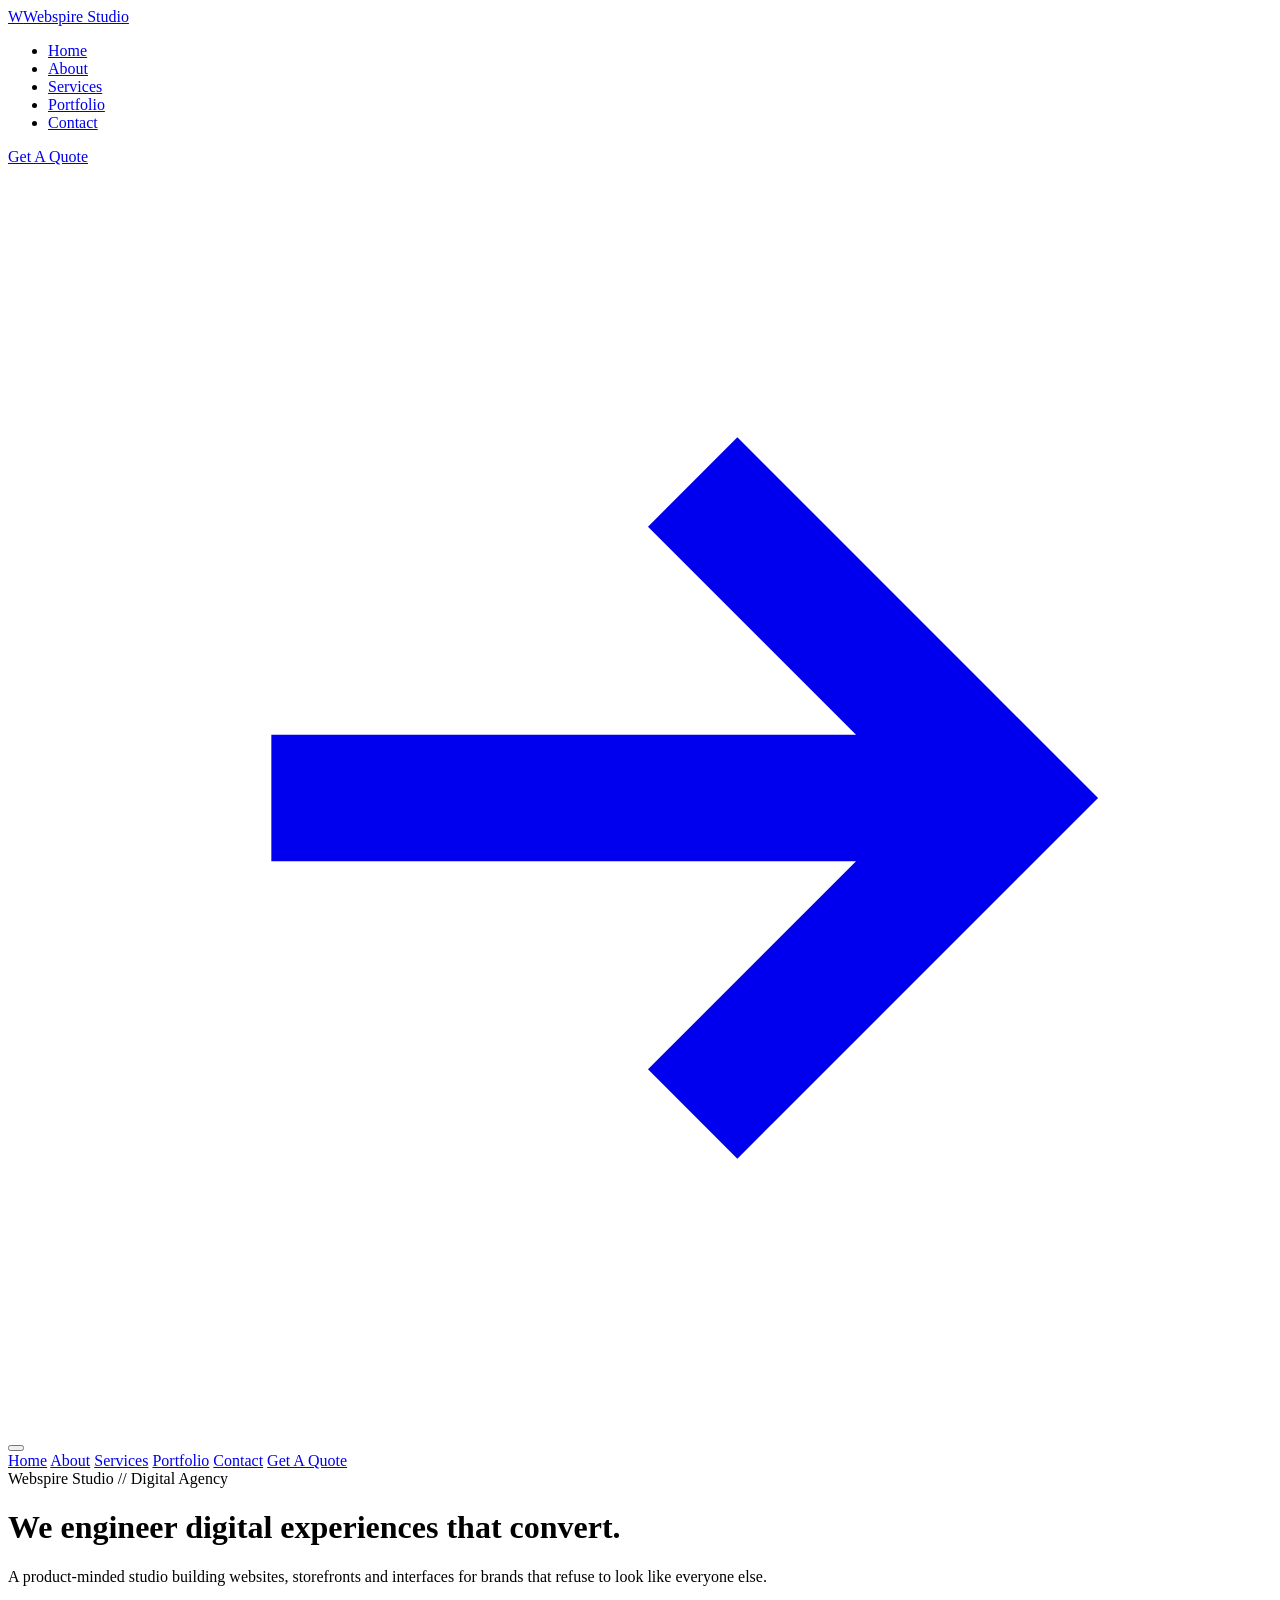
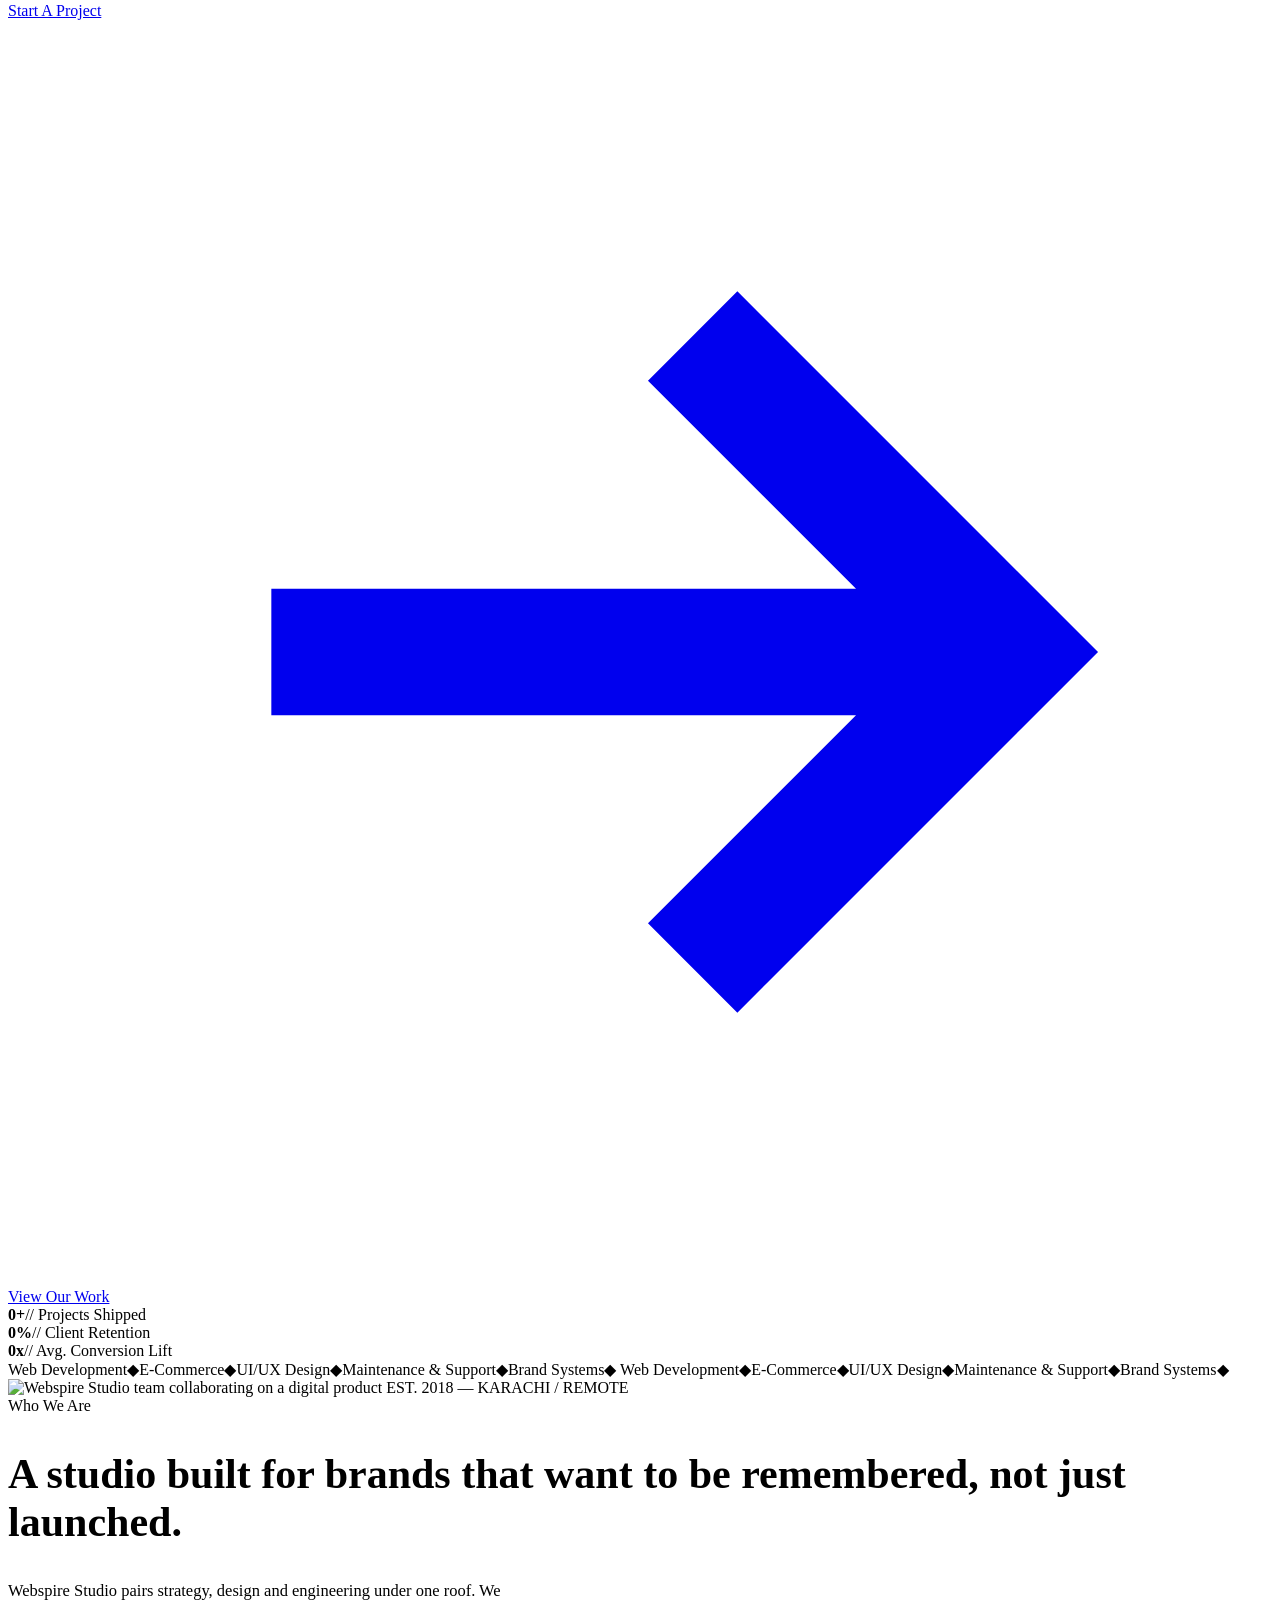
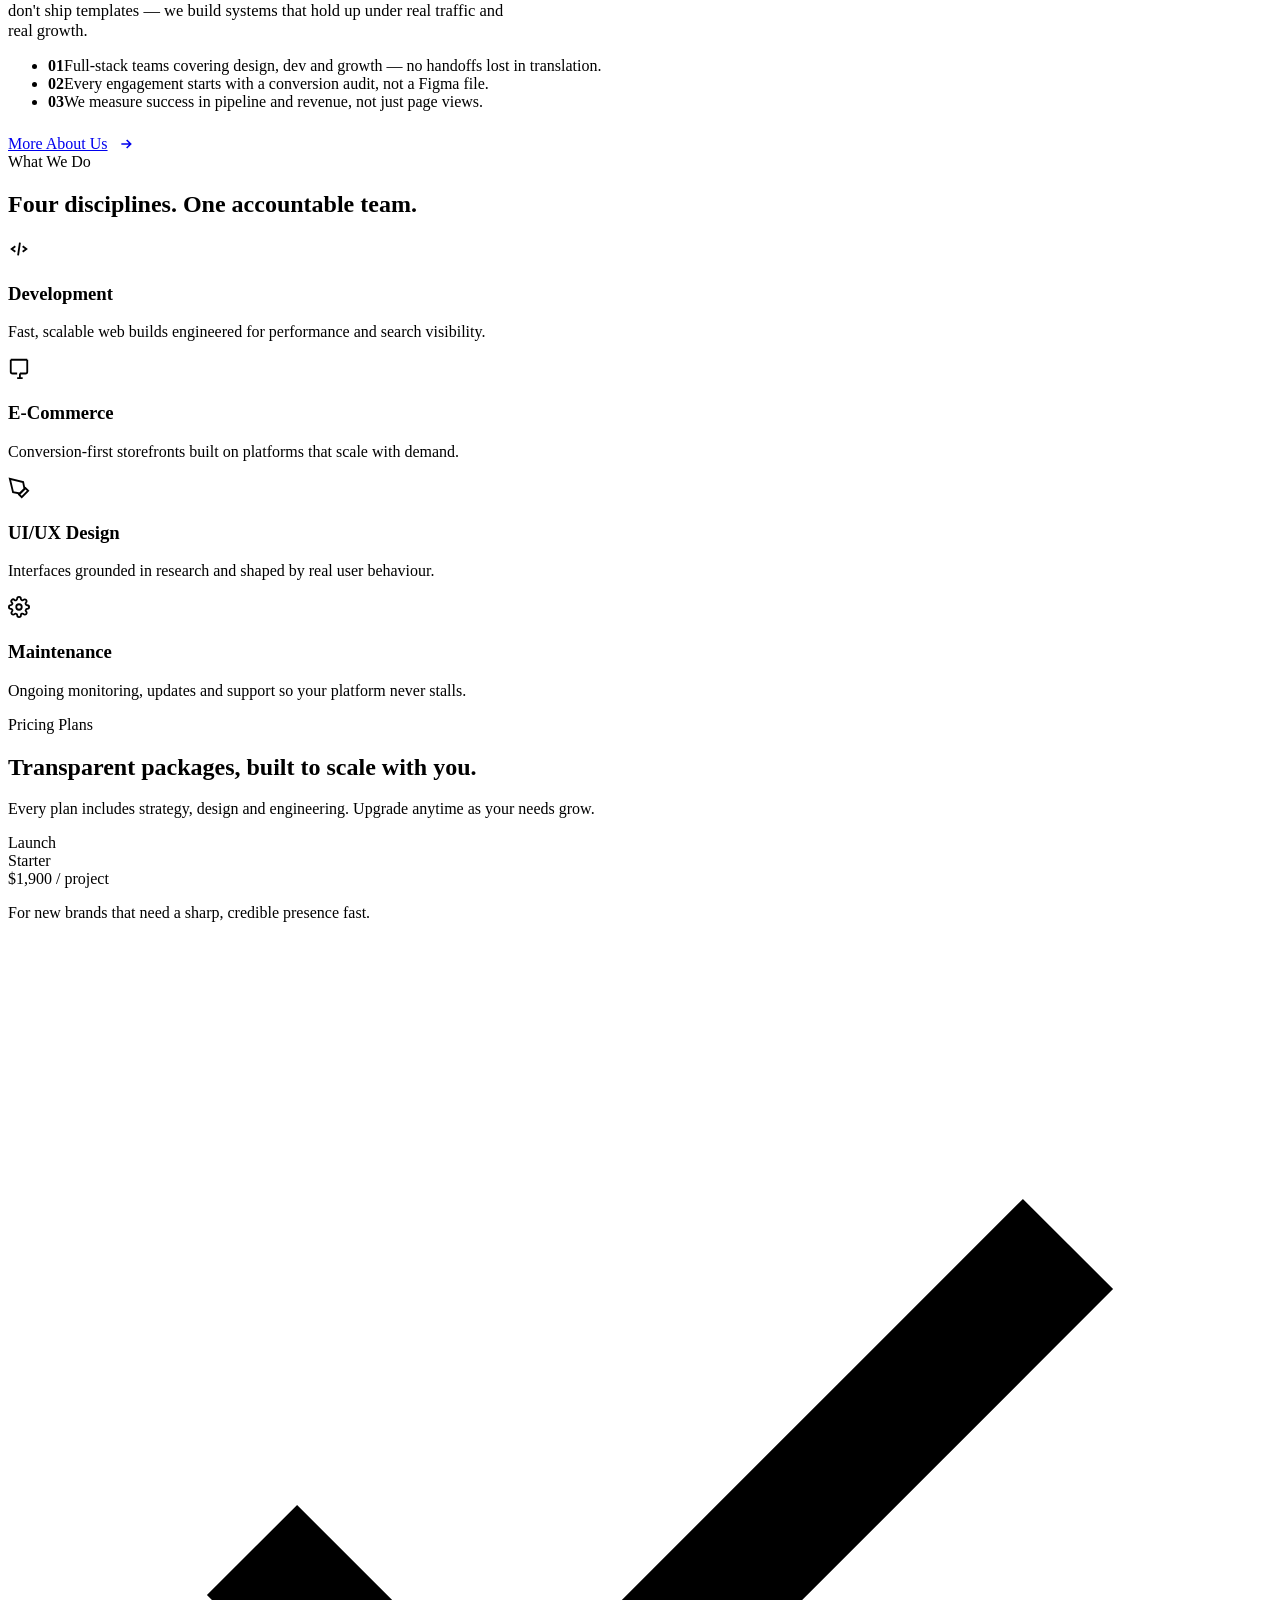
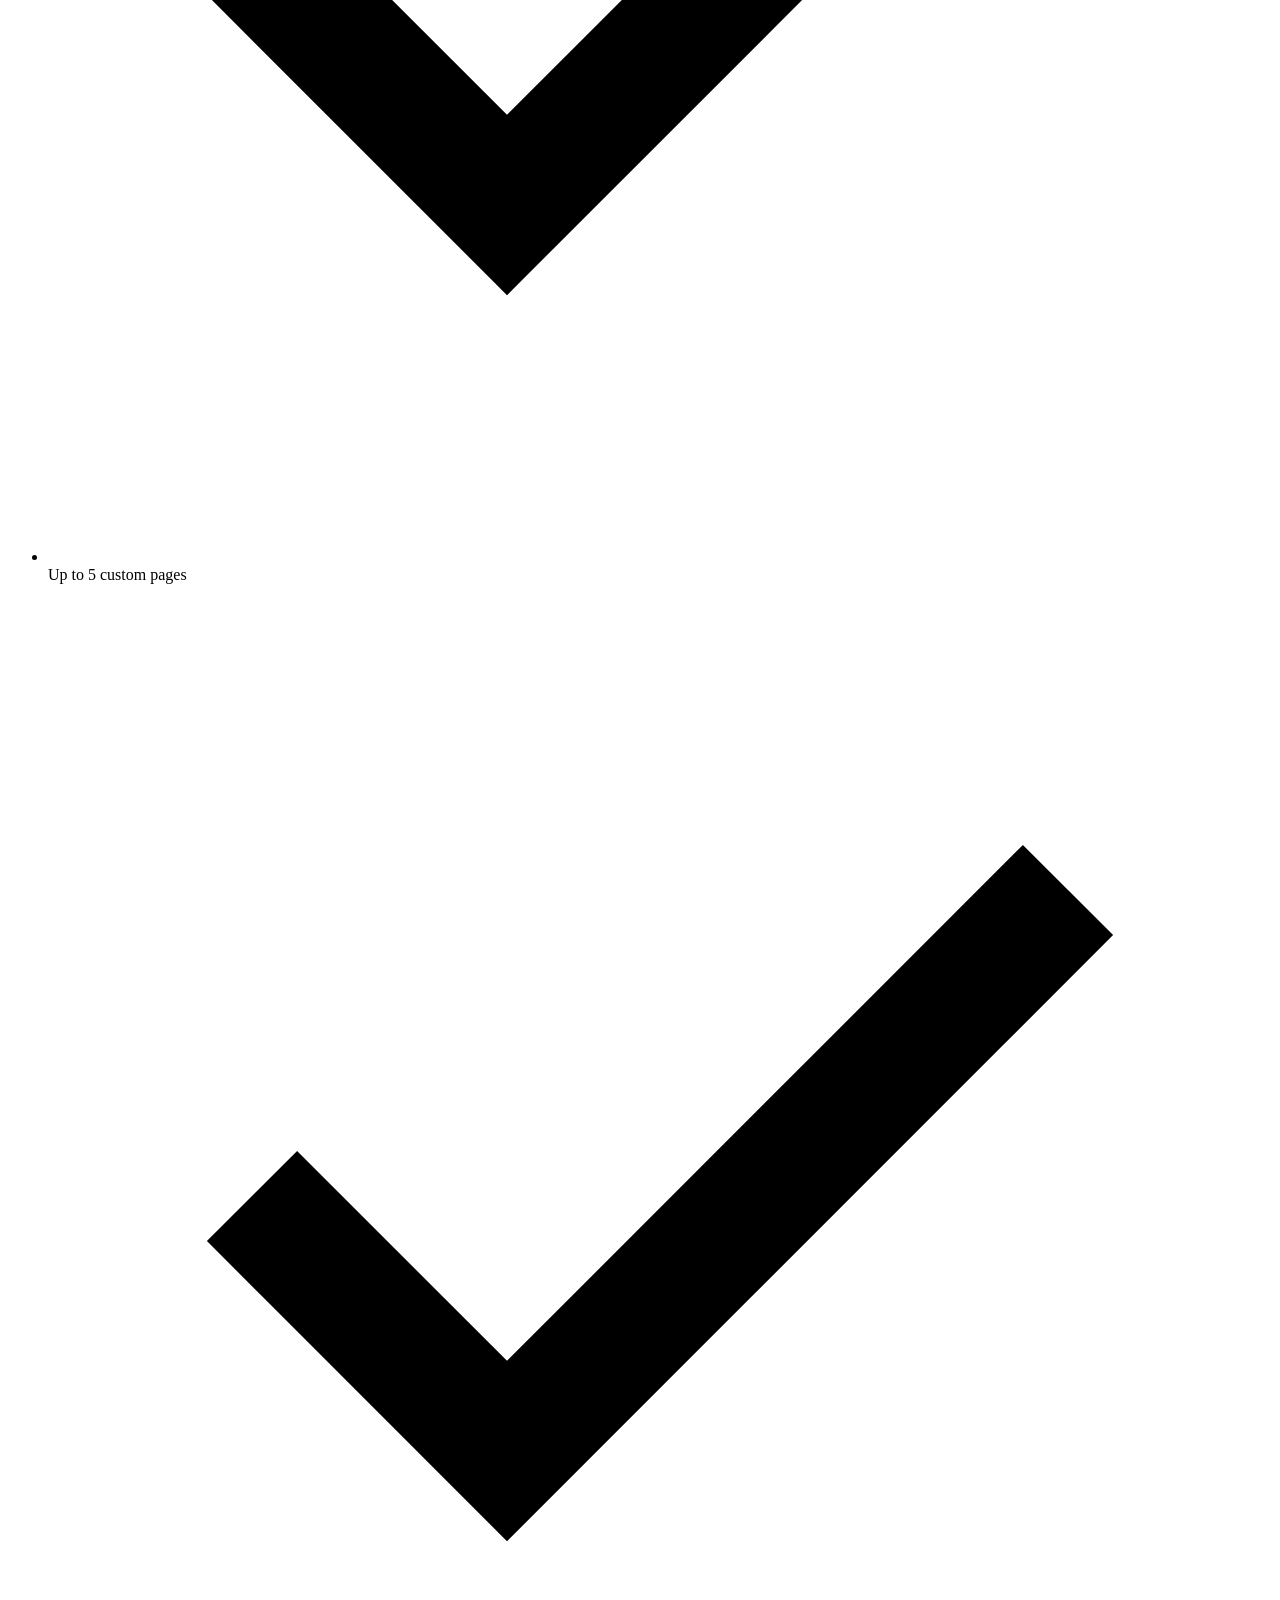
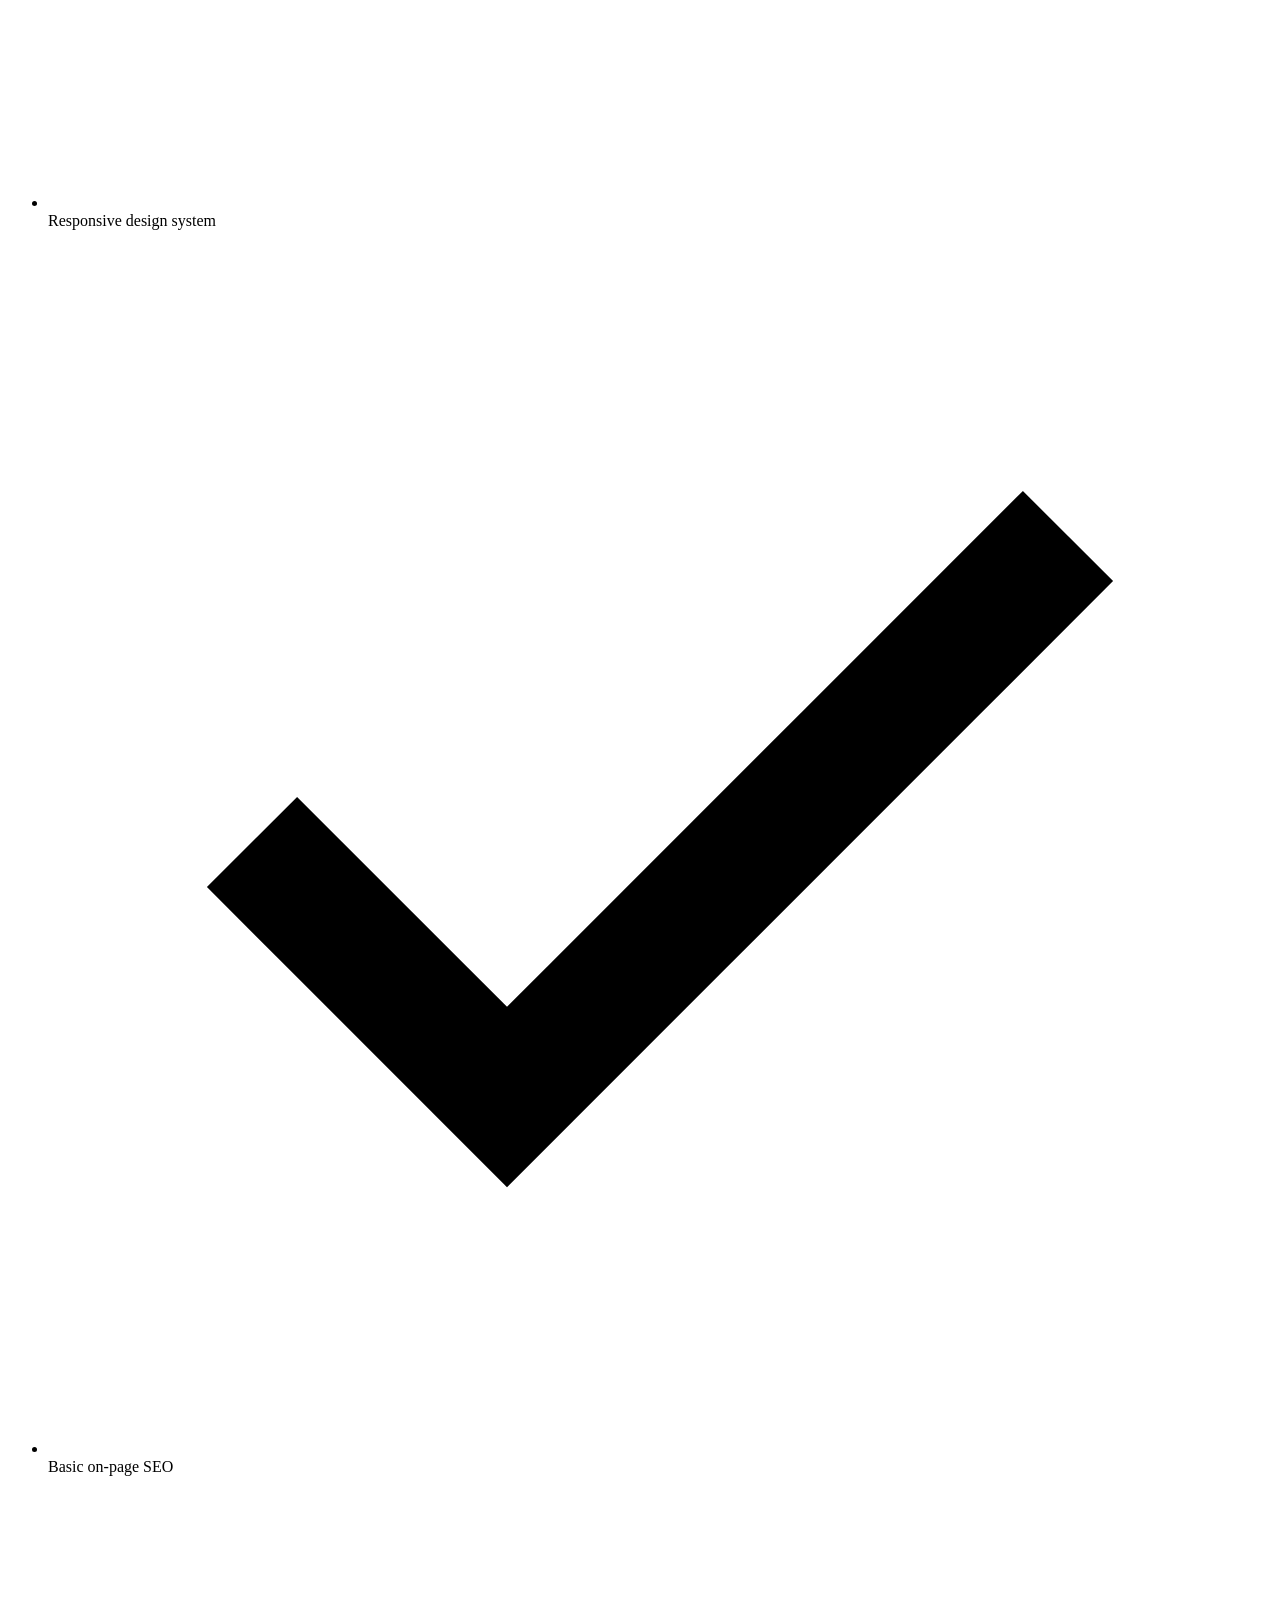
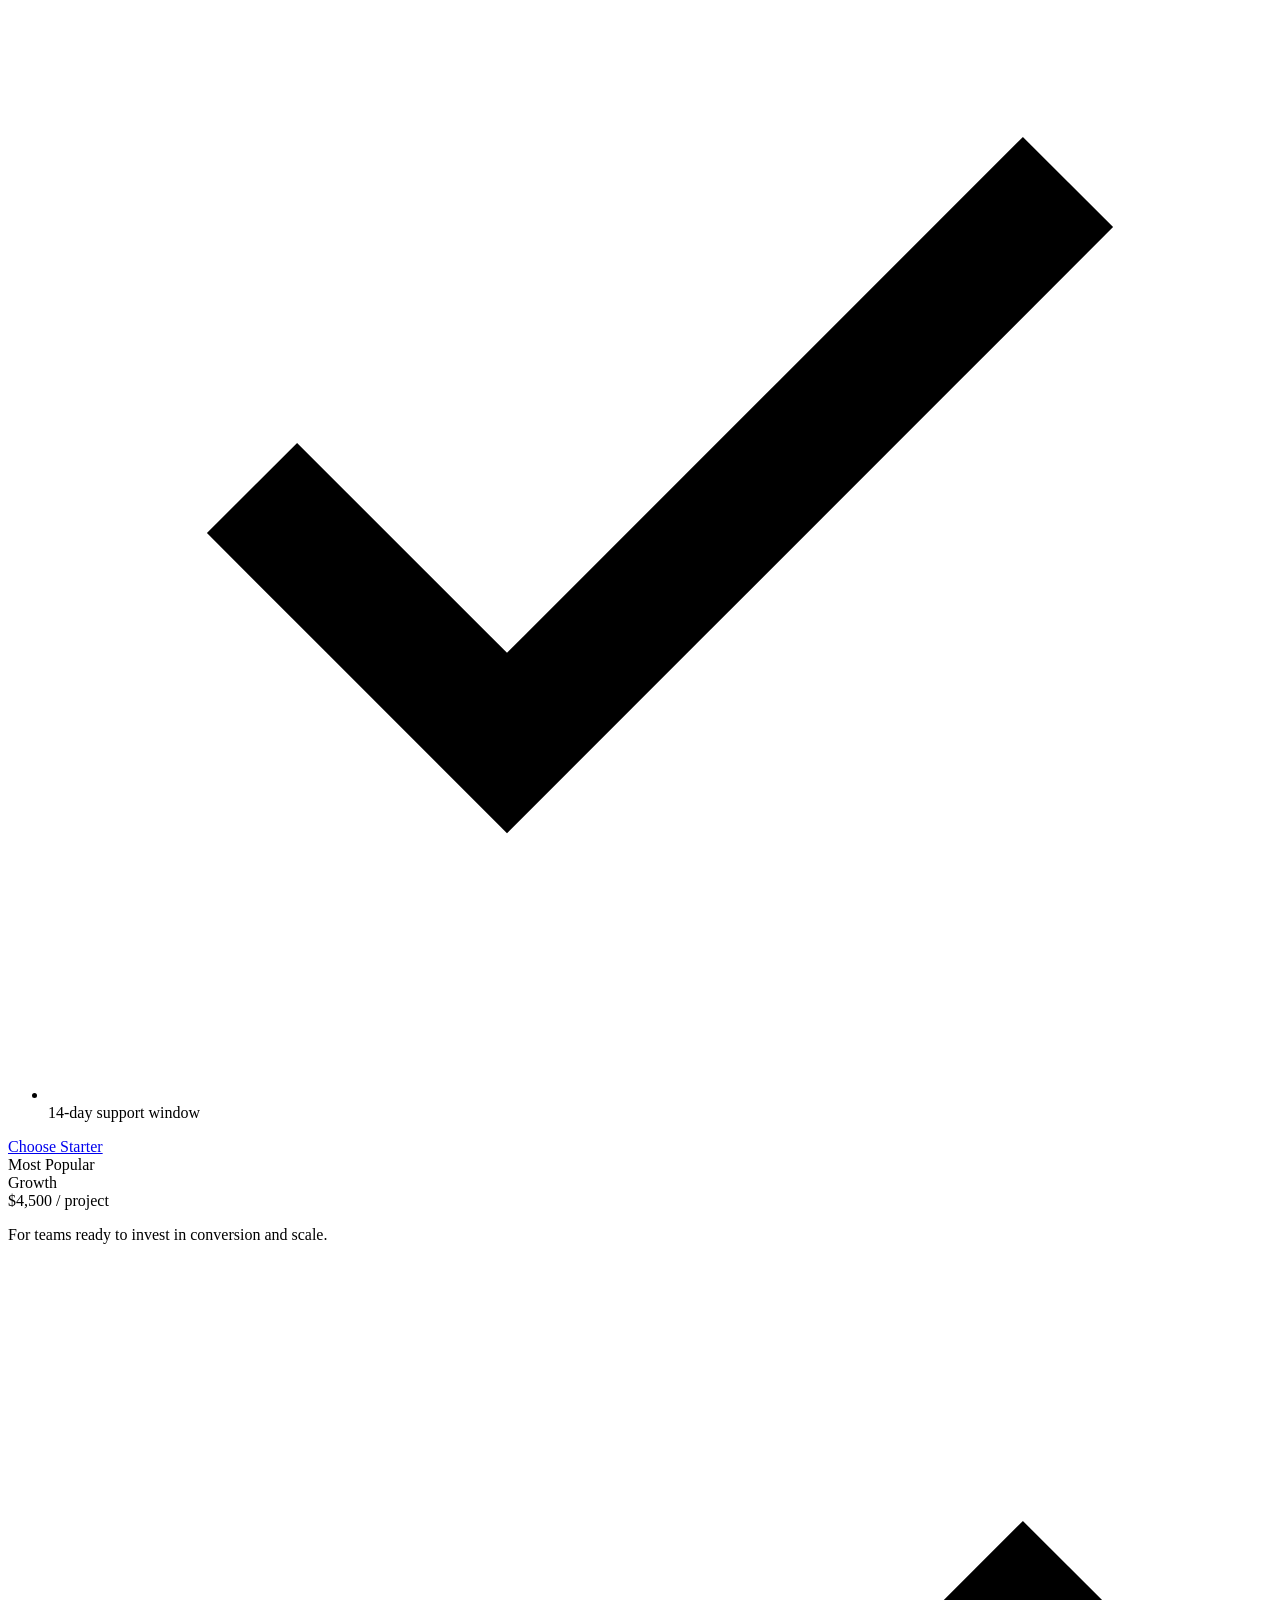
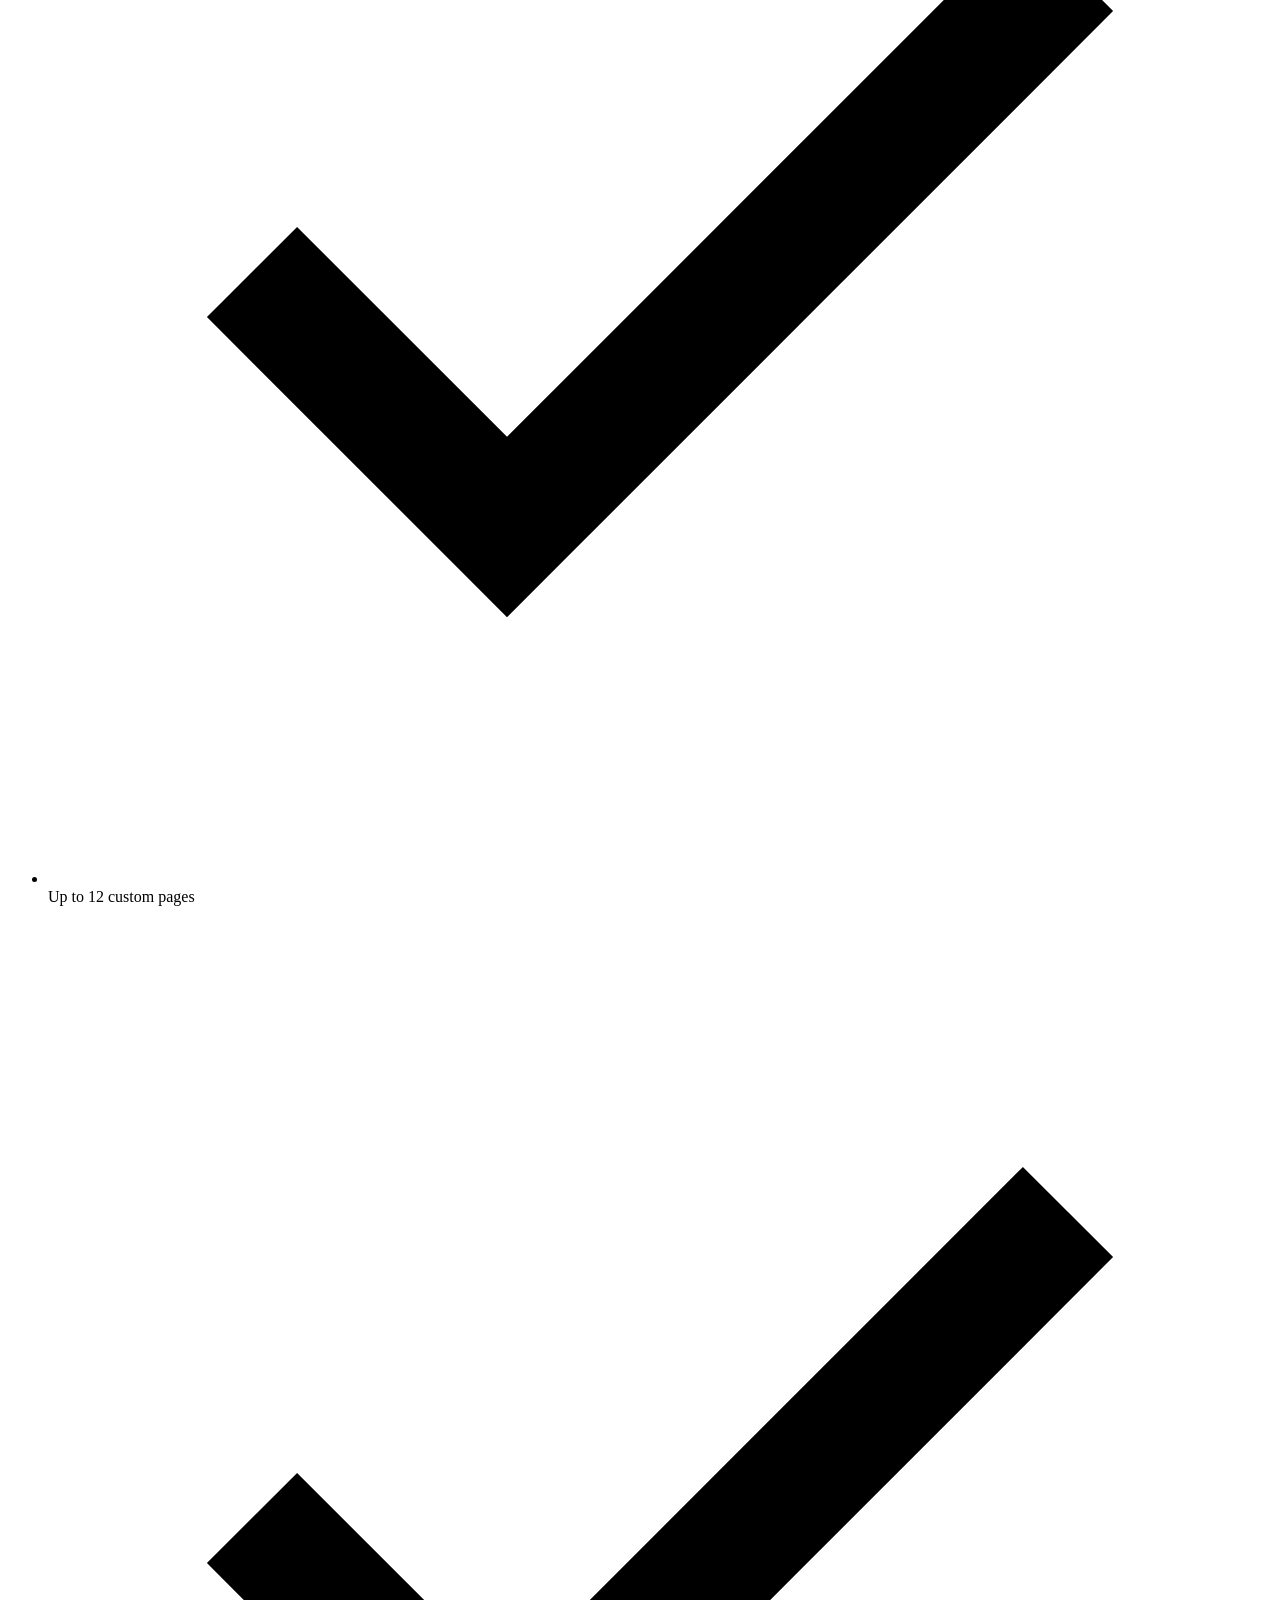
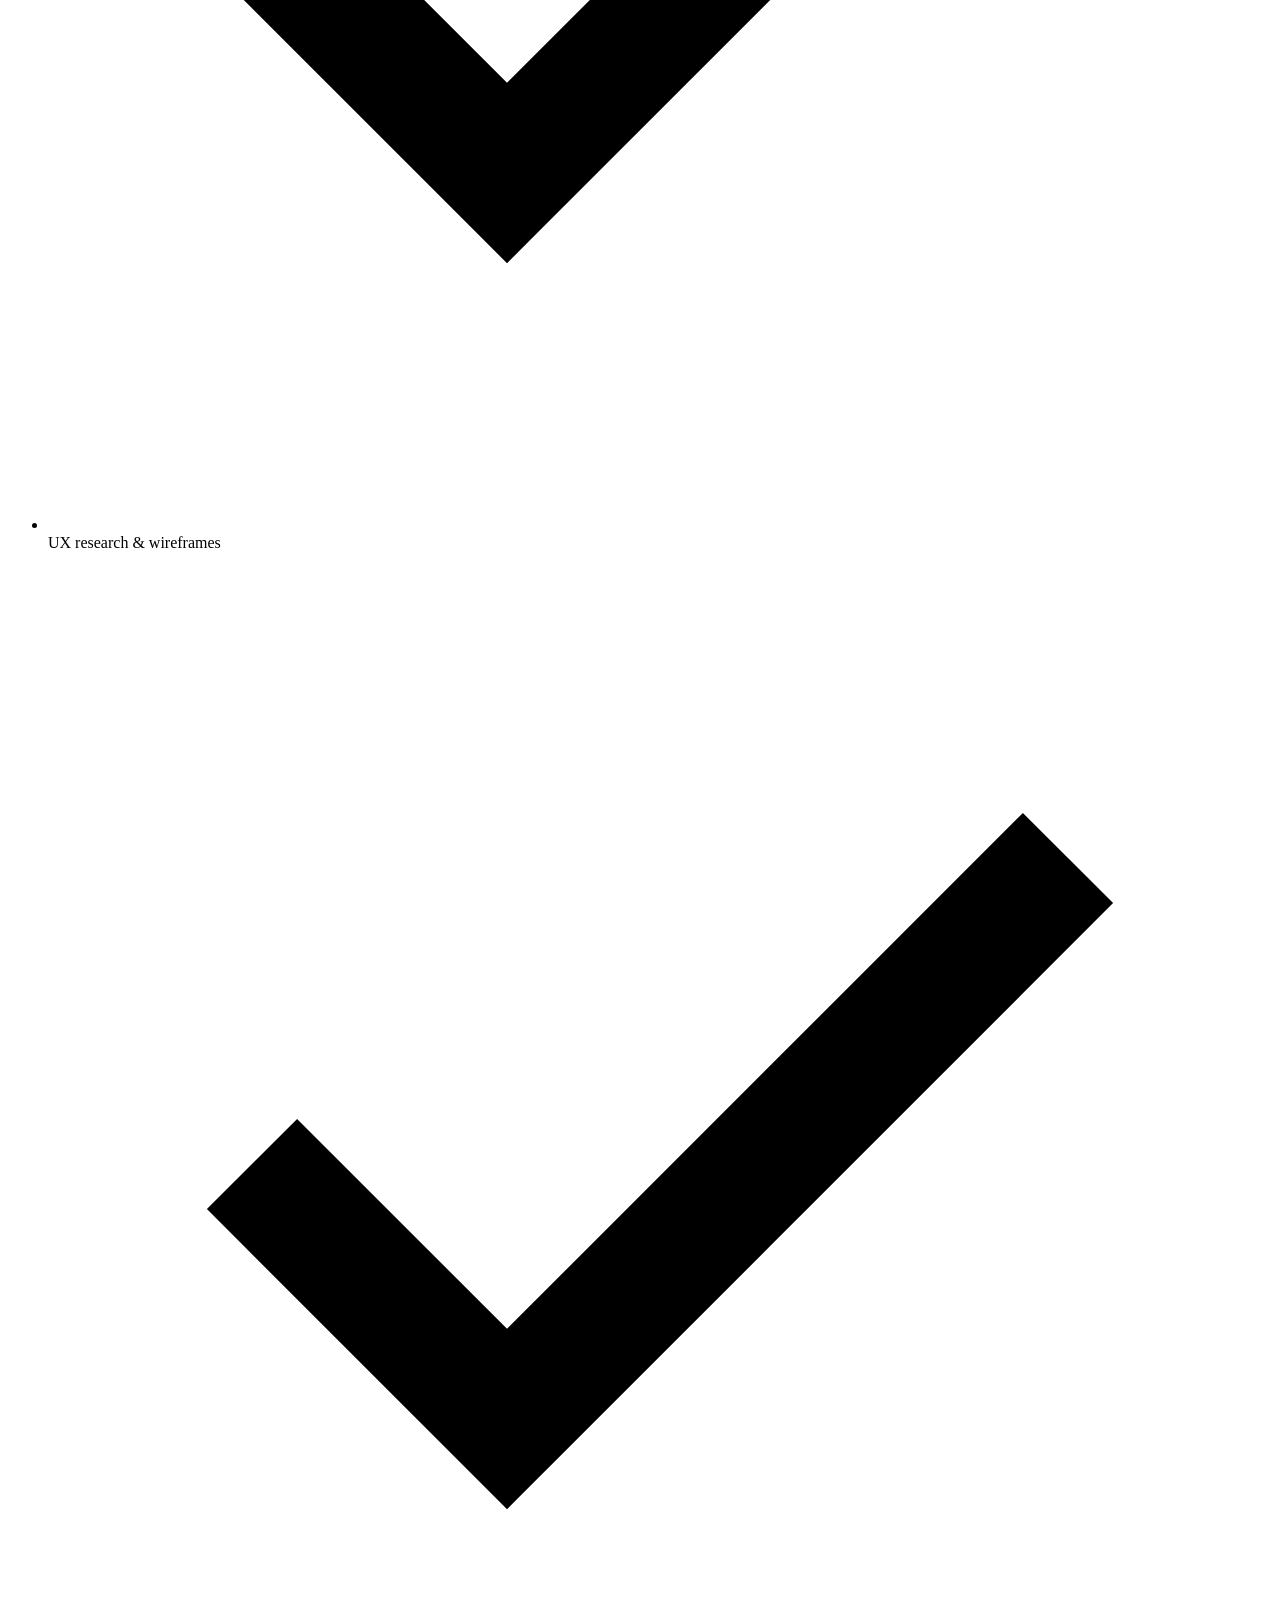
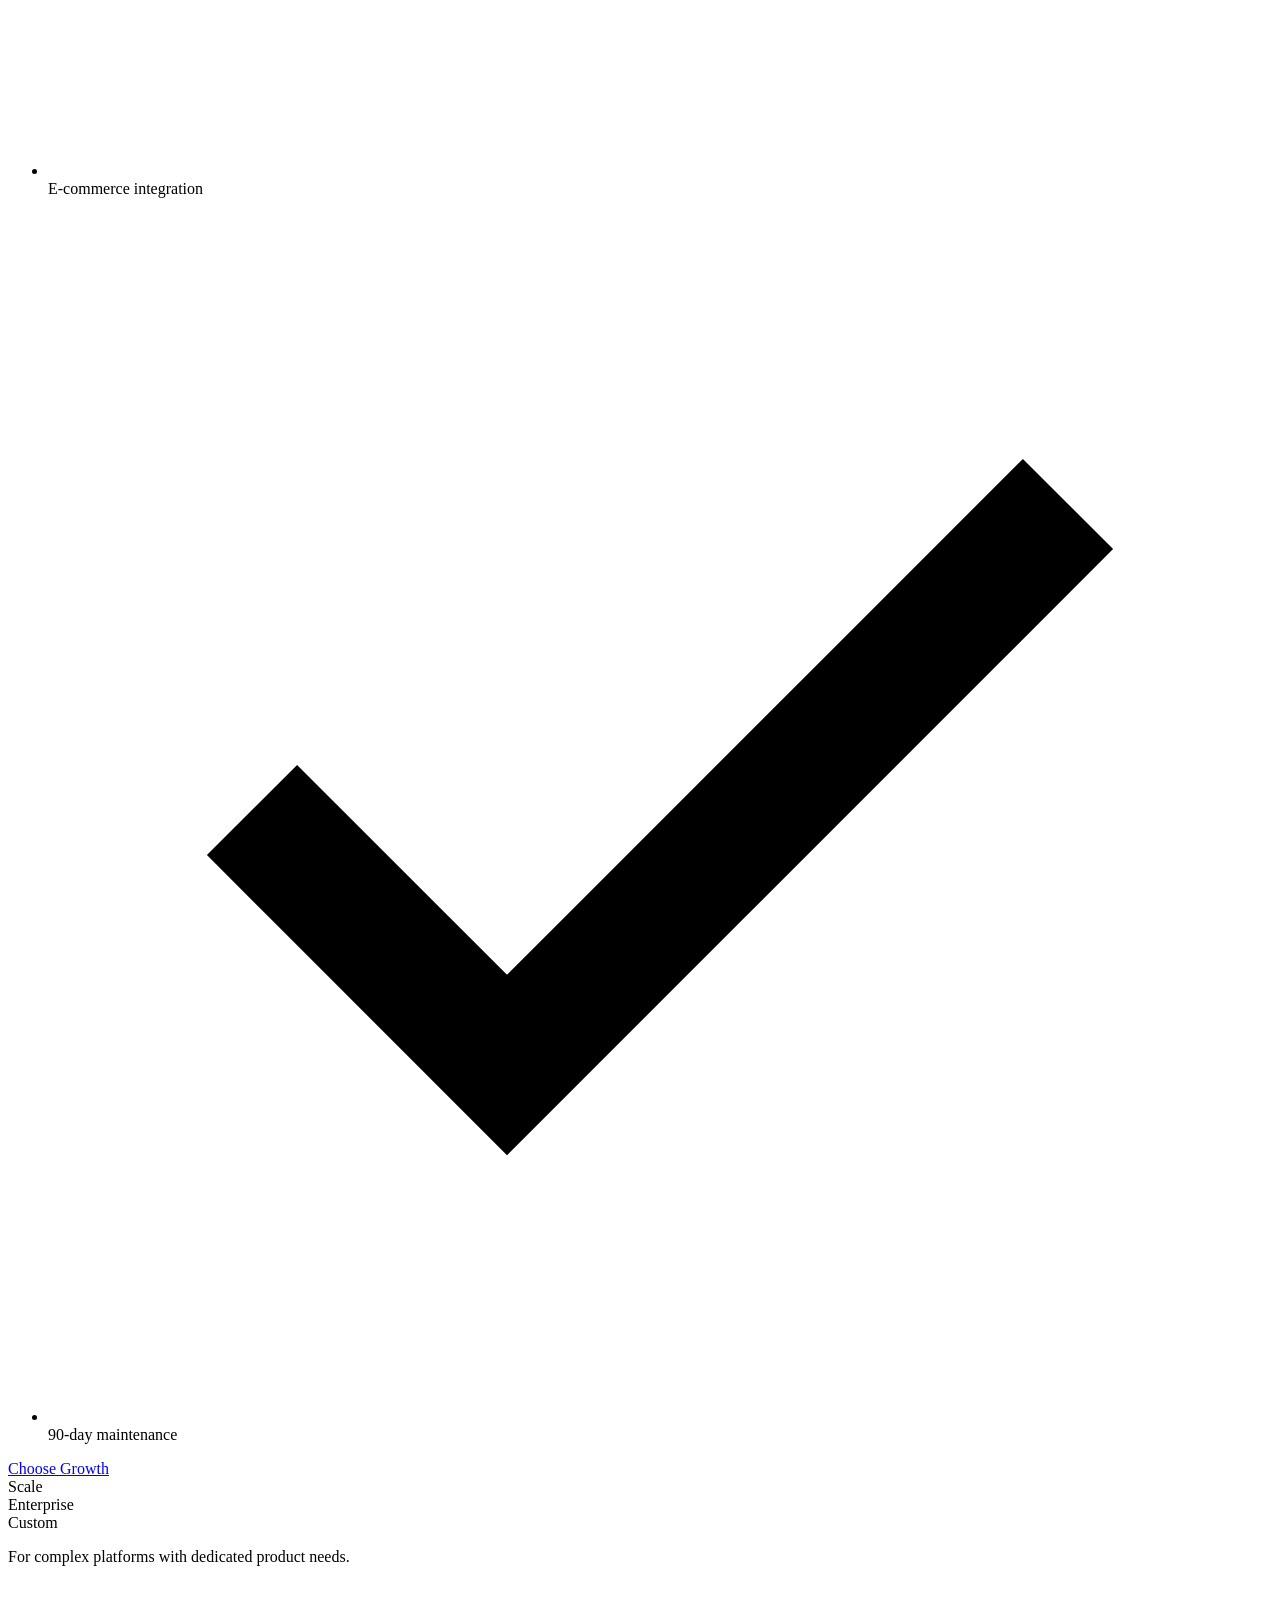
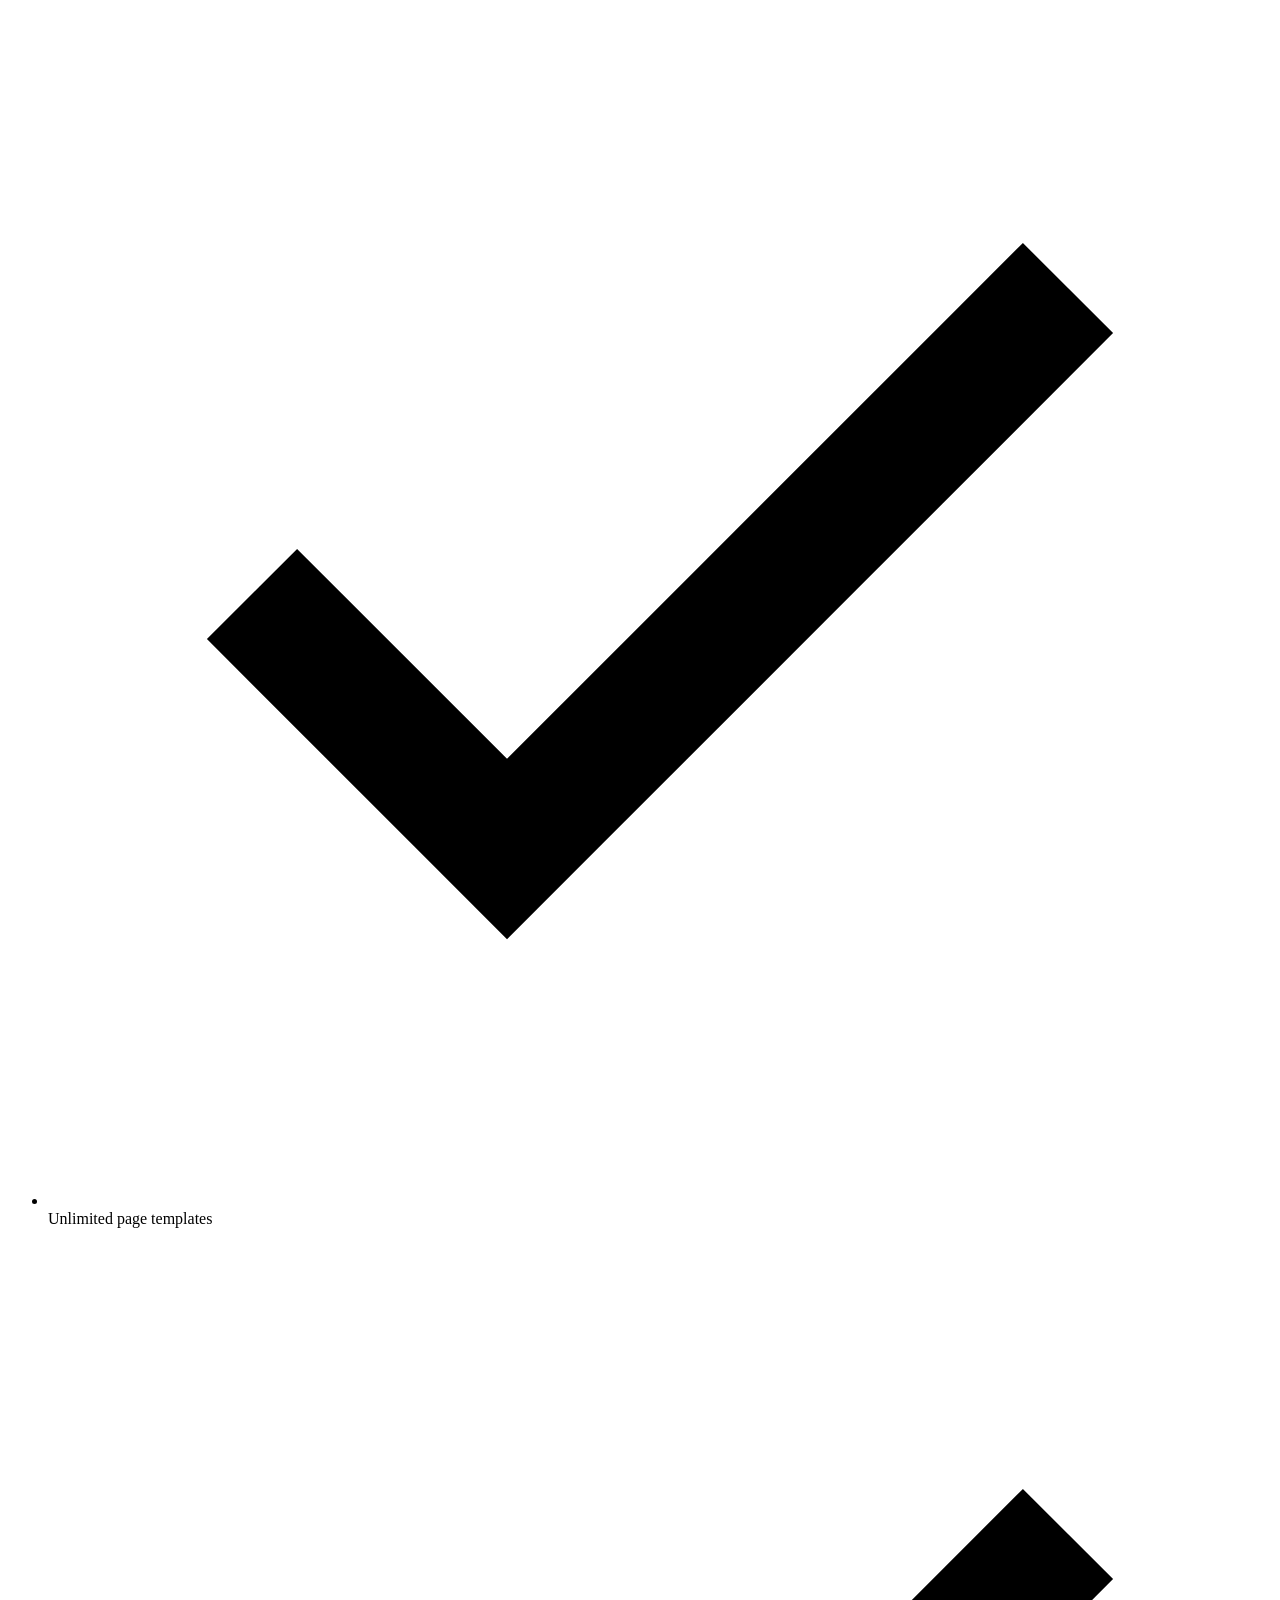
==== index.html @ f2e7e2a7 "Add files via upload" ====
<!DOCTYPE html>
<html lang="en">
<head>
<meta charset="UTF-8">
<meta name="viewport" content="width=device-width, initial-scale=1.0">
<title>Webspire Studio — Digital Agency Building Products That Perform</title>
<meta name="description" content="Webspire Studio is a digital agency crafting bold websites, e-commerce and product design that convert visitors into customers.">
<link rel="preconnect" href="https://fonts.googleapis.com">
<link rel="preconnect" href="https://fonts.gstatic.com" crossorigin>
<link href="https://fonts.googleapis.com/css2?family=Unbounded:wght@400;500;600;700;800&family=Plus+Jakarta+Sans:wght@400;500;600;700;800&family=Space+Mono:wght@400;700&display=swap" rel="stylesheet">
<link rel="stylesheet" href="assets/style.css">
</head>
<body>
<div class="scroll-progress"></div>

<nav class="nav">
  <div class="container">
    <a href="index.html" class="brand"><span class="mark">W</span>Webspire Studio</a>
    <ul class="nav-links">
      <li><a href="index.html">Home</a></li>
      <li><a href="about.html">About</a></li>
      <li><a href="services.html">Services</a></li>
      <li><a href="portfolio.html">Portfolio</a></li>
      <li><a href="contact.html">Contact</a></li>
    </ul>
    <div class="nav-cta">
      <a href="contact.html" class="btn btn-primary">Get A Quote
        <svg viewBox="0 0 24 24" fill="none" stroke="currentColor" stroke-width="2.4"><path d="M5 12h14M13 6l6 6-6 6"/></svg>
      </a>
      <button class="nav-toggle" aria-label="Menu"><span></span><span></span><span></span></button>
    </div>
  </div>
  <div class="mobile-menu">
    <a href="index.html">Home</a>
    <a href="about.html">About</a>
    <a href="services.html">Services</a>
    <a href="portfolio.html">Portfolio</a>
    <a href="contact.html">Contact</a>
    <a href="contact.html" class="btn btn-primary btn-block">Get A Quote</a>
  </div>
</nav>

<!-- ===================== HERO ===================== -->
<header class="hero">
  <div class="hero-spotlight"></div>
  <div class="hero-glow"></div>
  <div class="hero-glow-2"></div>
  <div class="grid-bg"></div>
  <div class="container hero-inner">
    <div>
      <span class="eyebrow">Webspire Studio // Digital Agency</span>
      <h1>We engineer digital
        <span class="text-volt">experiences that</span>
        <span>convert.</span>
      </h1>
      <p class="hero-lede">A product-minded studio building websites, storefronts and interfaces for brands that refuse to look like everyone else.</p>
      <div class="hero-actions">
        <a href="contact.html" class="btn btn-primary">Start A Project
          <svg viewBox="0 0 24 24" fill="none" stroke="currentColor" stroke-width="2.4"><path d="M5 12h14M13 6l6 6-6 6"/></svg>
        </a>
        <a href="portfolio.html" class="btn btn-outline">View Our Work</a>
      </div>
    </div>
    <div class="hero-stats">
      <div class="hero-stat"><b data-count="120+">0+</b><span>// Projects Shipped</span></div>
      <div class="hero-stat"><b data-count="98%">0%</b><span>// Client Retention</span></div>
      <div class="hero-stat"><b data-count="6.4x">0x</b><span>// Avg. Conversion Lift</span></div>
    </div>
  </div>
  <div class="hero-marquee">
    <div class="track">
      <span>Web Development</span><span>◆</span><span>E-Commerce</span><span>◆</span><span>UI/UX Design</span><span>◆</span><span>Maintenance & Support</span><span>◆</span><span>Brand Systems</span><span>◆</span>
      <span>Web Development</span><span>◆</span><span>E-Commerce</span><span>◆</span><span>UI/UX Design</span><span>◆</span><span>Maintenance & Support</span><span>◆</span><span>Brand Systems</span><span>◆</span>
    </div>
  </div>
</header>

<!-- ===================== ABOUT OVERVIEW ===================== -->
<section>
  <div class="container about-split">
    <div class="reveal">
      <div class="about-visual">
        <img src="https://images.unsplash.com/photo-1522071820081-009f0129c71c?q=80&w=1200&auto=format&fit=crop" alt="Webspire Studio team collaborating on a digital product">
        <span class="tag mono">EST. 2018 — KARACHI / REMOTE</span>
      </div>
    </div>
    <div class="reveal">
      <span class="eyebrow">Who We Are</span>
      <h2 style="font-size:clamp(28px,3.6vw,42px);">A studio built for brands that want to be remembered, not just launched.</h2>
      <p style="color:var(--mist);margin-top:20px;font-size:16.5px;max-width:520px;">Webspire Studio pairs strategy, design and engineering under one roof. We don't ship templates — we build systems that hold up under real traffic and real growth.</p>
      <ul class="about-list">
        <li><b>01</b><span>Full-stack teams covering design, dev and growth — no handoffs lost in translation.</span></li>
        <li><b>02</b><span>Every engagement starts with a conversion audit, not a Figma file.</span></li>
        <li><b>03</b><span>We measure success in pipeline and revenue, not just page views.</span></li>
      </ul>
      <a href="about.html" class="btn-ghost" style="margin-top:8px;display:inline-flex;align-items:center;gap:10px;">More About Us
        <svg width="16" height="16" viewBox="0 0 24 24" fill="none" stroke="currentColor" stroke-width="2.4"><path d="M5 12h14M13 6l6 6-6 6"/></svg>
      </a>
    </div>
  </div>
</section>

<!-- ===================== SERVICES SNAPSHOT ===================== -->
<section style="background:var(--void);border-top:1px solid var(--line);border-bottom:1px solid var(--line);">
  <div class="container">
    <div class="section-head reveal">
      <span class="eyebrow">What We Do</span>
      <h2>Four disciplines. One accountable team.</h2>
    </div>
    <div class="grid-4 reveal-stagger">
      <div class="card reveal" style="--i:0">
        <div class="feature-icon"><svg width="22" height="22" viewBox="0 0 24 24" fill="none" stroke="currentColor" stroke-width="2"><path d="M8 9l-4 3 4 3M16 9l4 3-4 3M13 5l-2 14"/></svg></div>
        <h3>Development</h3>
        <p>Fast, scalable web builds engineered for performance and search visibility.</p>
      </div>
      <div class="card reveal" style="--i:1">
        <div class="feature-icon"><svg width="22" height="22" viewBox="0 0 24 24" fill="none" stroke="currentColor" stroke-width="2"><path d="M3 3h18M3 3v13a2 2 0 002 2h5m11-15v13a2 2 0 01-2 2h-6m-3 5h6m-3-5v5"/></svg></div>
        <h3>E-Commerce</h3>
        <p>Conversion-first storefronts built on platforms that scale with demand.</p>
      </div>
      <div class="card reveal" style="--i:2">
        <div class="feature-icon"><svg width="22" height="22" viewBox="0 0 24 24" fill="none" stroke="currentColor" stroke-width="2"><path d="M12 19l7-7 3 3-7 7-3-3z"/><path d="M18 13l-1.5-7.5L2 2l3.5 14.5L13 18l5-5z"/></svg></div>
        <h3>UI/UX Design</h3>
        <p>Interfaces grounded in research and shaped by real user behaviour.</p>
      </div>
      <div class="card reveal" style="--i:3">
        <div class="feature-icon"><svg width="22" height="22" viewBox="0 0 24 24" fill="none" stroke="currentColor" stroke-width="2"><circle cx="12" cy="12" r="3"/><path d="M19.4 15a1.65 1.65 0 00.33 1.82l.06.06a2 2 0 11-2.83 2.83l-.06-.06a1.65 1.65 0 00-1.82-.33 1.65 1.65 0 00-1 1.51V21a2 2 0 01-4 0v-.09A1.65 1.65 0 009 19.4a1.65 1.65 0 00-1.82.33l-.06.06a2 2 0 11-2.83-2.83l.06-.06A1.65 1.65 0 004.6 15a1.65 1.65 0 00-1.51-1H3a2 2 0 010-4h.09A1.65 1.65 0 004.6 9a1.65 1.65 0 00-.33-1.82l-.06-.06a2 2 0 112.83-2.83l.06.06A1.65 1.65 0 009 4.6a1.65 1.65 0 001-1.51V3a2 2 0 014 0v.09a1.65 1.65 0 001 1.51 1.65 1.65 0 001.82-.33l.06-.06a2 2 0 112.83 2.83l-.06.06A1.65 1.65 0 0019.4 9c.14.36.4.66.73.85.24.14.5.22.78.24H21a2 2 0 010 4h-.09a1.65 1.65 0 00-1.51 1z"/></svg></div>
        <h3>Maintenance</h3>
        <p>Ongoing monitoring, updates and support so your platform never stalls.</p>
      </div>
    </div>
  </div>
</section>

<!-- ===================== PRICING ===================== -->
<section id="pricing">
  <div class="container">
    <div class="section-head center reveal" style="margin-left:auto;margin-right:auto;">
      <span class="eyebrow" style="justify-content:center;">Pricing Plans</span>
      <h2>Transparent packages, built to scale with you.</h2>
      <p>Every plan includes strategy, design and engineering. Upgrade anytime as your needs grow.</p>
    </div>
    <div class="grid-pricing">
      <div class="plan reveal">
        <span class="plan-tag">Launch</span>
        <div class="plan-name">Starter</div>
        <div class="plan-price">$1,900<span> / project</span></div>
        <p class="plan-desc">For new brands that need a sharp, credible presence fast.</p>
        <ul class="plan-features">
          <li><svg viewBox="0 0 24 24" fill="none" stroke="currentColor" stroke-width="2.5"><path d="M20 6L9 17l-5-5"/></svg>Up to 5 custom pages</li>
          <li><svg viewBox="0 0 24 24" fill="none" stroke="currentColor" stroke-width="2.5"><path d="M20 6L9 17l-5-5"/></svg>Responsive design system</li>
          <li><svg viewBox="0 0 24 24" fill="none" stroke="currentColor" stroke-width="2.5"><path d="M20 6L9 17l-5-5"/></svg>Basic on-page SEO</li>
          <li><svg viewBox="0 0 24 24" fill="none" stroke="currentColor" stroke-width="2.5"><path d="M20 6L9 17l-5-5"/></svg>14-day support window</li>
        </ul>
        <a href="contact.html" class="btn btn-outline btn-block">Choose Starter</a>
      </div>
      <div class="plan featured reveal">
        <span class="plan-tag">Most Popular</span>
        <div class="plan-name">Growth</div>
        <div class="plan-price">$4,500<span> / project</span></div>
        <p class="plan-desc">For teams ready to invest in conversion and scale.</p>
        <ul class="plan-features">
          <li><svg viewBox="0 0 24 24" fill="none" stroke="currentColor" stroke-width="2.5"><path d="M20 6L9 17l-5-5"/></svg>Up to 12 custom pages</li>
          <li><svg viewBox="0 0 24 24" fill="none" stroke="currentColor" stroke-width="2.5"><path d="M20 6L9 17l-5-5"/></svg>UX research & wireframes</li>
          <li><svg viewBox="0 0 24 24" fill="none" stroke="currentColor" stroke-width="2.5"><path d="M20 6L9 17l-5-5"/></svg>E-commerce integration</li>
          <li><svg viewBox="0 0 24 24" fill="none" stroke="currentColor" stroke-width="2.5"><path d="M20 6L9 17l-5-5"/></svg>90-day maintenance</li>
        </ul>
        <a href="contact.html" class="btn btn-primary btn-block">Choose Growth</a>
      </div>
      <div class="plan reveal">
        <span class="plan-tag">Scale</span>
        <div class="plan-name">Enterprise</div>
        <div class="plan-price">Custom</div>
        <p class="plan-desc">For complex platforms with dedicated product needs.</p>
        <ul class="plan-features">
          <li><svg viewBox="0 0 24 24" fill="none" stroke="currentColor" stroke-width="2.5"><path d="M20 6L9 17l-5-5"/></svg>Unlimited page templates</li>
          <li><svg viewBox="0 0 24 24" fill="none" stroke="currentColor" stroke-width="2.5"><path d="M20 6L9 17l-5-5"/></svg>Dedicated product pod</li>
          <li><svg viewBox="0 0 24 24" fill="none" stroke="currentColor" stroke-width="2.5"><path d="M20 6L9 17l-5-5"/></svg>Custom integrations & API</li>
          <li><svg viewBox="0 0 24 24" fill="none" stroke="currentColor" stroke-width="2.5"><path d="M20 6L9 17l-5-5"/></svg>Priority SLA support</li>
        </ul>
        <a href="contact.html" class="btn btn-outline btn-block">Talk To Us</a>
      </div>
    </div>
  </div>
</section>

<!-- ===================== TESTIMONIALS ===================== -->
<section style="background:var(--void);border-top:1px solid var(--line);border-bottom:1px solid var(--line);">
  <div class="container">
    <div class="section-head reveal">
      <span class="eyebrow">Client Reviews</span>
      <h2>Trusted by teams who measure results.</h2>
    </div>
    <div class="testi-wrap reveal">
      <div class="testi-track">
        <div class="testi-card">
          <div class="testi-stars">★★★★★</div>
          <p class="testi-quote">Webspire rebuilt our storefront and our checkout conversion jumped within the first month. They think like operators, not just designers.</p>
          <div class="testi-person">
            <div class="testi-avatar">RK</div>
            <div><b>Rehan Khalid</b><span>Founder, Northline Goods</span></div>
          </div>
        </div>
        <div class="testi-card">
          <div class="testi-stars">★★★★★</div>
          <p class="testi-quote">The team scoped exactly what we needed, nothing more. Communication was fast and the final build outperformed every template we tried before.</p>
          <div class="testi-person">
            <div class="testi-avatar">AS</div>
            <div><b>Amna Siddiqui</b><span>Marketing Lead, Verado</span></div>
          </div>
        </div>
        <div class="testi-card">
          <div class="testi-stars">★★★★★</div>
          <p class="testi-quote">Our new site finally feels like the brand we actually are. Bold, fast and easy for our own team to manage day to day.</p>
          <div class="testi-person">
            <div class="testi-avatar">JM</div>
            <div><b>Jason Mercer</b><span>COO, Fieldwork Labs</span></div>
          </div>
        </div>
        <div class="testi-card">
          <div class="testi-stars">★★★★★</div>
          <p class="testi-quote">From kickoff to launch was under six weeks, and the maintenance plan since has been worry-free. Exactly the partner we needed.</p>
          <div class="testi-person">
            <div class="testi-avatar">TL</div>
            <div><b>Tara Lin</b><span>Founder, Studio Halo</span></div>
          </div>
        </div>
      </div>
      <div class="testi-nav">
        <button data-testi-prev aria-label="Previous"><svg width="18" height="18" viewBox="0 0 24 24" fill="none" stroke="currentColor" stroke-width="2.4"><path d="M15 6l-6 6 6 6"/></svg></button>
        <button data-testi-next aria-label="Next"><svg width="18" height="18" viewBox="0 0 24 24" fill="none" stroke="currentColor" stroke-width="2.4"><path d="M9 6l6 6-6 6"/></svg></button>
      </div>
    </div>
  </div>
</section>

<!-- ===================== FAQ ===================== -->
<section>
  <div class="container" style="max-width:880px;">
    <div class="section-head center reveal" style="margin-left:auto;margin-right:auto;">
      <span class="eyebrow" style="justify-content:center;">FAQs</span>
      <h2>Questions, answered.</h2>
    </div>
    <div class="reveal">
      <div class="faq-item">
        <button class="faq-q">How long does a typical project take?<span class="plus"></span></button>
        <div class="faq-a"><div class="faq-a-inner">Most marketing sites launch in 3–5 weeks. E-commerce builds and larger product platforms typically run 6–10 weeks depending on integrations and content readiness.</div></div>
      </div>
      <div class="faq-item">
        <button class="faq-q">Do you work with existing brand guidelines?<span class="plus"></span></button>
        <div class="faq-a"><div class="faq-a-inner">Yes. We can design within an existing identity or help extend it. If you don't have guidelines yet, we can build a lightweight system as part of the engagement.</div></div>
      </div>
      <div class="faq-item">
        <button class="faq-q">What happens after launch?<span class="plus"></span></button>
        <div class="faq-a"><div class="faq-a-inner">Every plan includes a maintenance window covering bug fixes and updates. Beyond that, our ongoing Maintenance service covers monitoring, security patches and content changes.</div></div>
      </div>
      <div class="faq-item">
        <button class="faq-q">Can you work with our internal dev team?<span class="plus"></span></button>
        <div class="faq-a"><div class="faq-a-inner">Absolutely. We regularly plug into existing teams for design sprints, front-end builds, or as an extension of engineering capacity on a retainer basis.</div></div>
      </div>
      <div class="faq-item">
        <button class="faq-q">Do you offer payment plans?<span class="plus"></span></button>
        <div class="faq-a"><div class="faq-a-inner">Yes, projects are typically split into milestone payments — a deposit to begin, a milestone at design approval, and a final payment at launch.</div></div>
      </div>
    </div>
  </div>
</section>

<!-- ===================== CTA ===================== -->
<section class="cta-band">
  <div class="grid-bg"></div>
  <div class="container cta-inner">
    <h2>Ready to build something that actually moves the needle?</h2>
    <a href="contact.html" class="btn btn-dark">Get A Free Quote
      <svg viewBox="0 0 24 24" fill="none" stroke="currentColor" stroke-width="2.4"><path d="M5 12h14M13 6l6 6-6 6"/></svg>
    </a>
  </div>
</section>

<!-- ===================== FOOTER ===================== -->
<footer>
  <div class="container">
    <div class="footer-top">
      <div class="footer-brand">
        <a href="index.html" class="brand"><span class="mark">W</span>Webspire Studio</a>
        <p>A digital agency building bold, high-performance websites and products for brands that want to stand out.</p>
        <div class="footer-social">
          <a href="#" aria-label="Twitter"><svg width="16" height="16" viewBox="0 0 24 24" fill="currentColor"><path d="M23 3a10.9 10.9 0 01-3.14 1.53 4.48 4.48 0 00-7.86 3v1A10.66 10.66 0 013 4s-4 9 5 13a11.64 11.64 0 01-7 2c9 5 20 0 20-11.5a4.5 4.5 0 00-.08-.83A7.72 7.72 0 0023 3z"/></svg></a>
          <a href="#" aria-label="LinkedIn"><svg width="16" height="16" viewBox="0 0 24 24" fill="currentColor"><path d="M16 8a6 6 0 016 6v7h-4v-7a2 2 0 00-2-2 2 2 0 00-2 2v7h-4V8h4v1.5A5 5 0 0116 8zM2 9h4v13H2zM4 6a2 2 0 100-4 2 2 0 000 4z"/></svg></a>
          <a href="#" aria-label="Instagram"><svg width="16" height="16" viewBox="0 0 24 24" fill="none" stroke="currentColor" stroke-width="2"><rect x="2" y="2" width="20" height="20" rx="5"/><circle cx="12" cy="12" r="4"/><circle cx="17.5" cy="6.5" r="1"/></svg></a>
        </div>
      </div>
      <div class="footer-col">
        <h4>Sitemap</h4>
        <ul>
          <li><a href="index.html">Home</a></li>
          <li><a href="about.html">About Us</a></li>
          <li><a href="services.html">Services</a></li>
          <li><a href="portfolio.html">Portfolio</a></li>
          <li><a href="contact.html">Contact</a></li>
        </ul>
      </div>
      <div class="footer-col">
        <h4>Services</h4>
        <ul>
          <li><a href="services.html">Development</a></li>
          <li><a href="services.html">E-Commerce</a></li>
          <li><a href="services.html">UI/UX Design</a></li>
          <li><a href="services.html">Maintenance</a></li>
        </ul>
      </div>
      <div class="footer-col">
        <h4>Contact</h4>
        <ul>
          <li><a href="mailto:hello@webspirestudio.com">hello@webspirestudio.com</a></li>
          <li><a href="tel:+923001234567">+92 300 1234567</a></li>
          <li><a href="contact.html">Get A Quote</a></li>
        </ul>
      </div>
    </div>
    <div class="footer-bottom">
      <span>© 2026 WEBSPIRE STUDIO. ALL RIGHTS RESERVED.</span>
      <span>DESIGNED &amp; BUILT WITH INTENT</span>
    </div>
  </div>
</footer>

<script src="assets/main.js"></script>
</body>
</html>
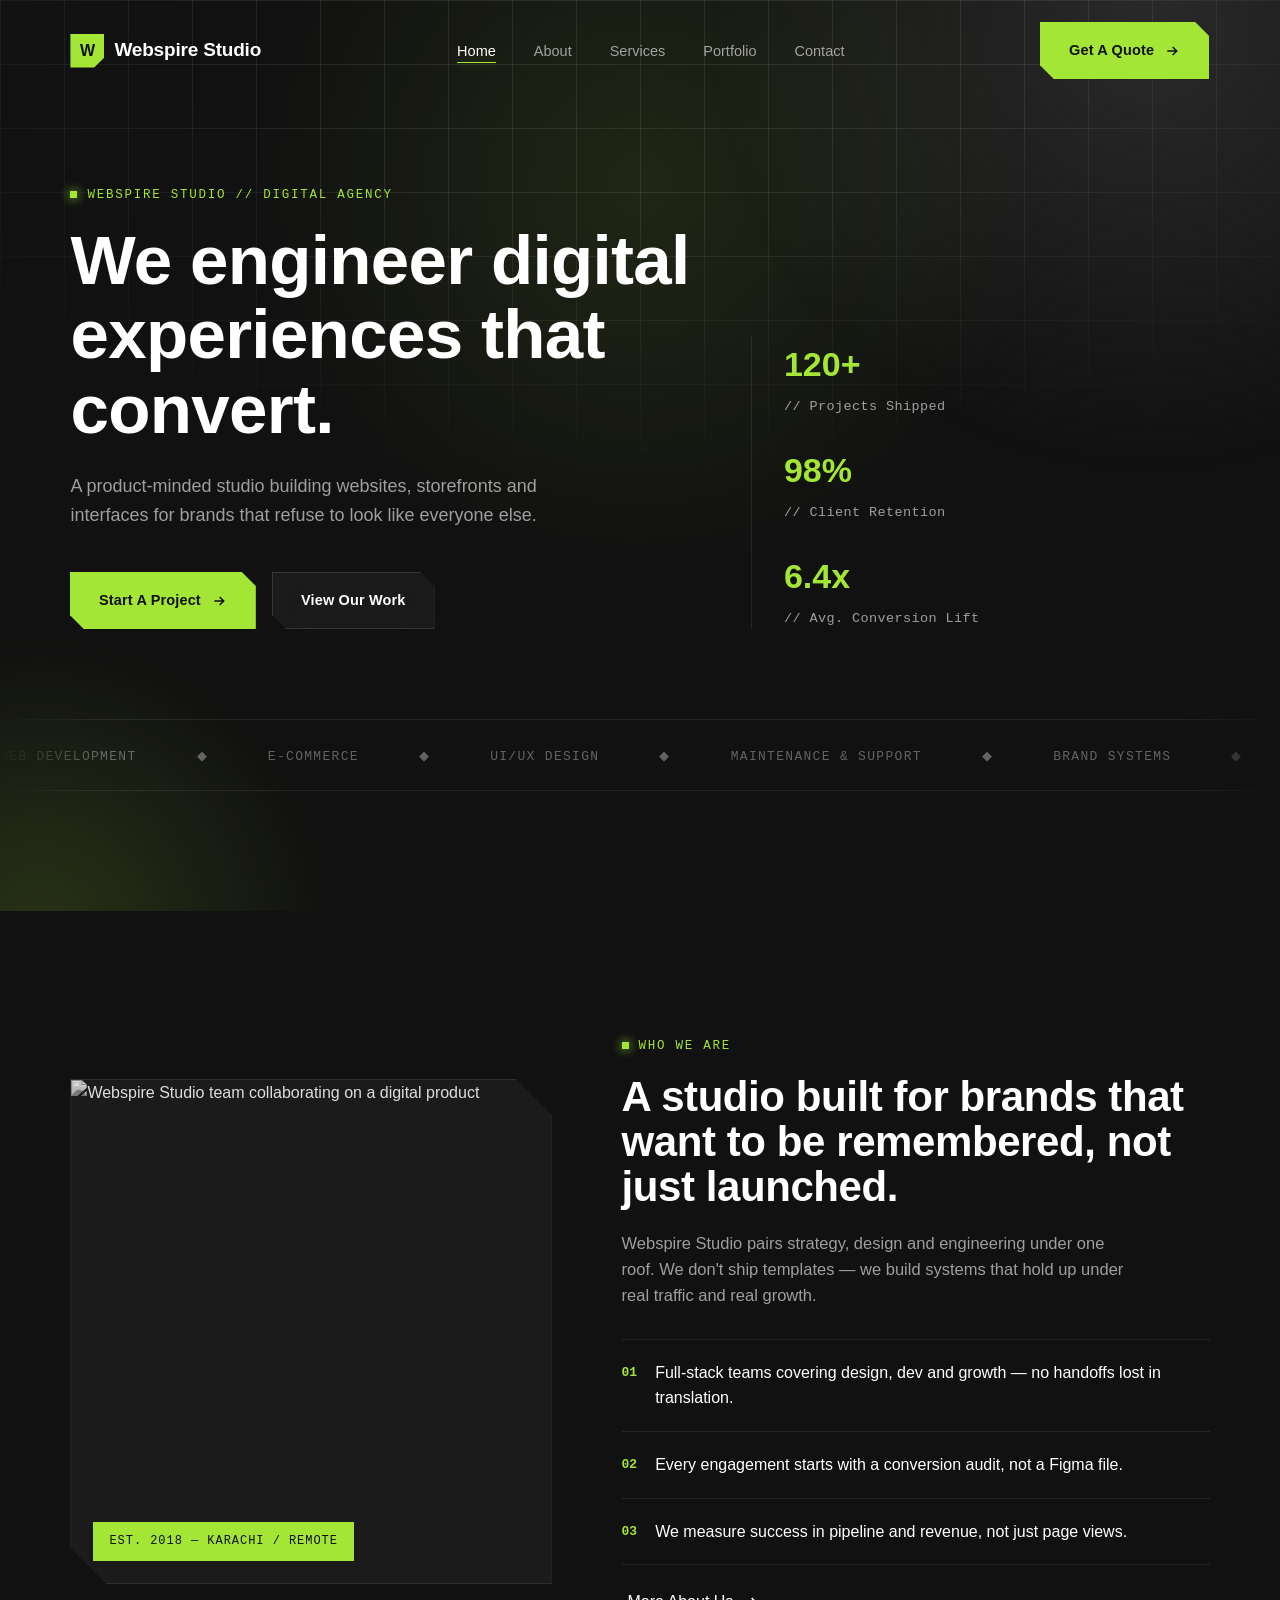
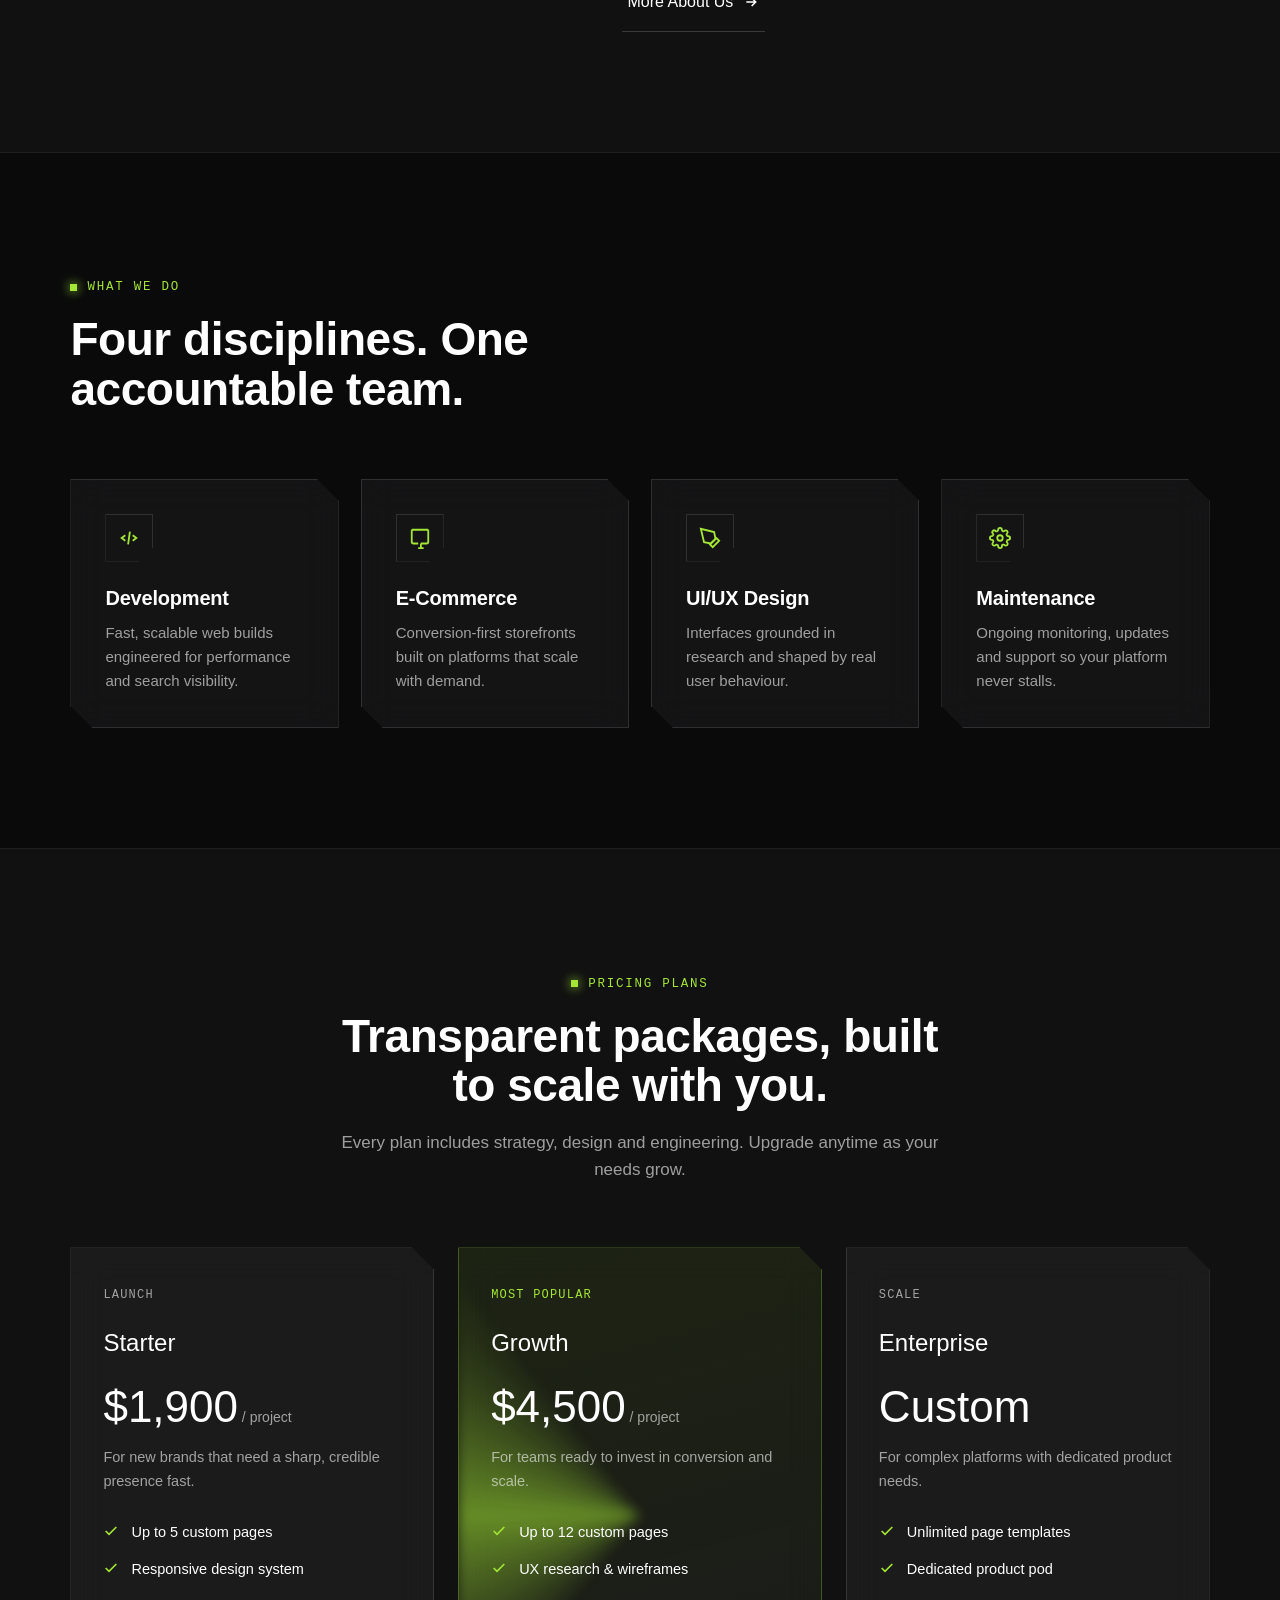
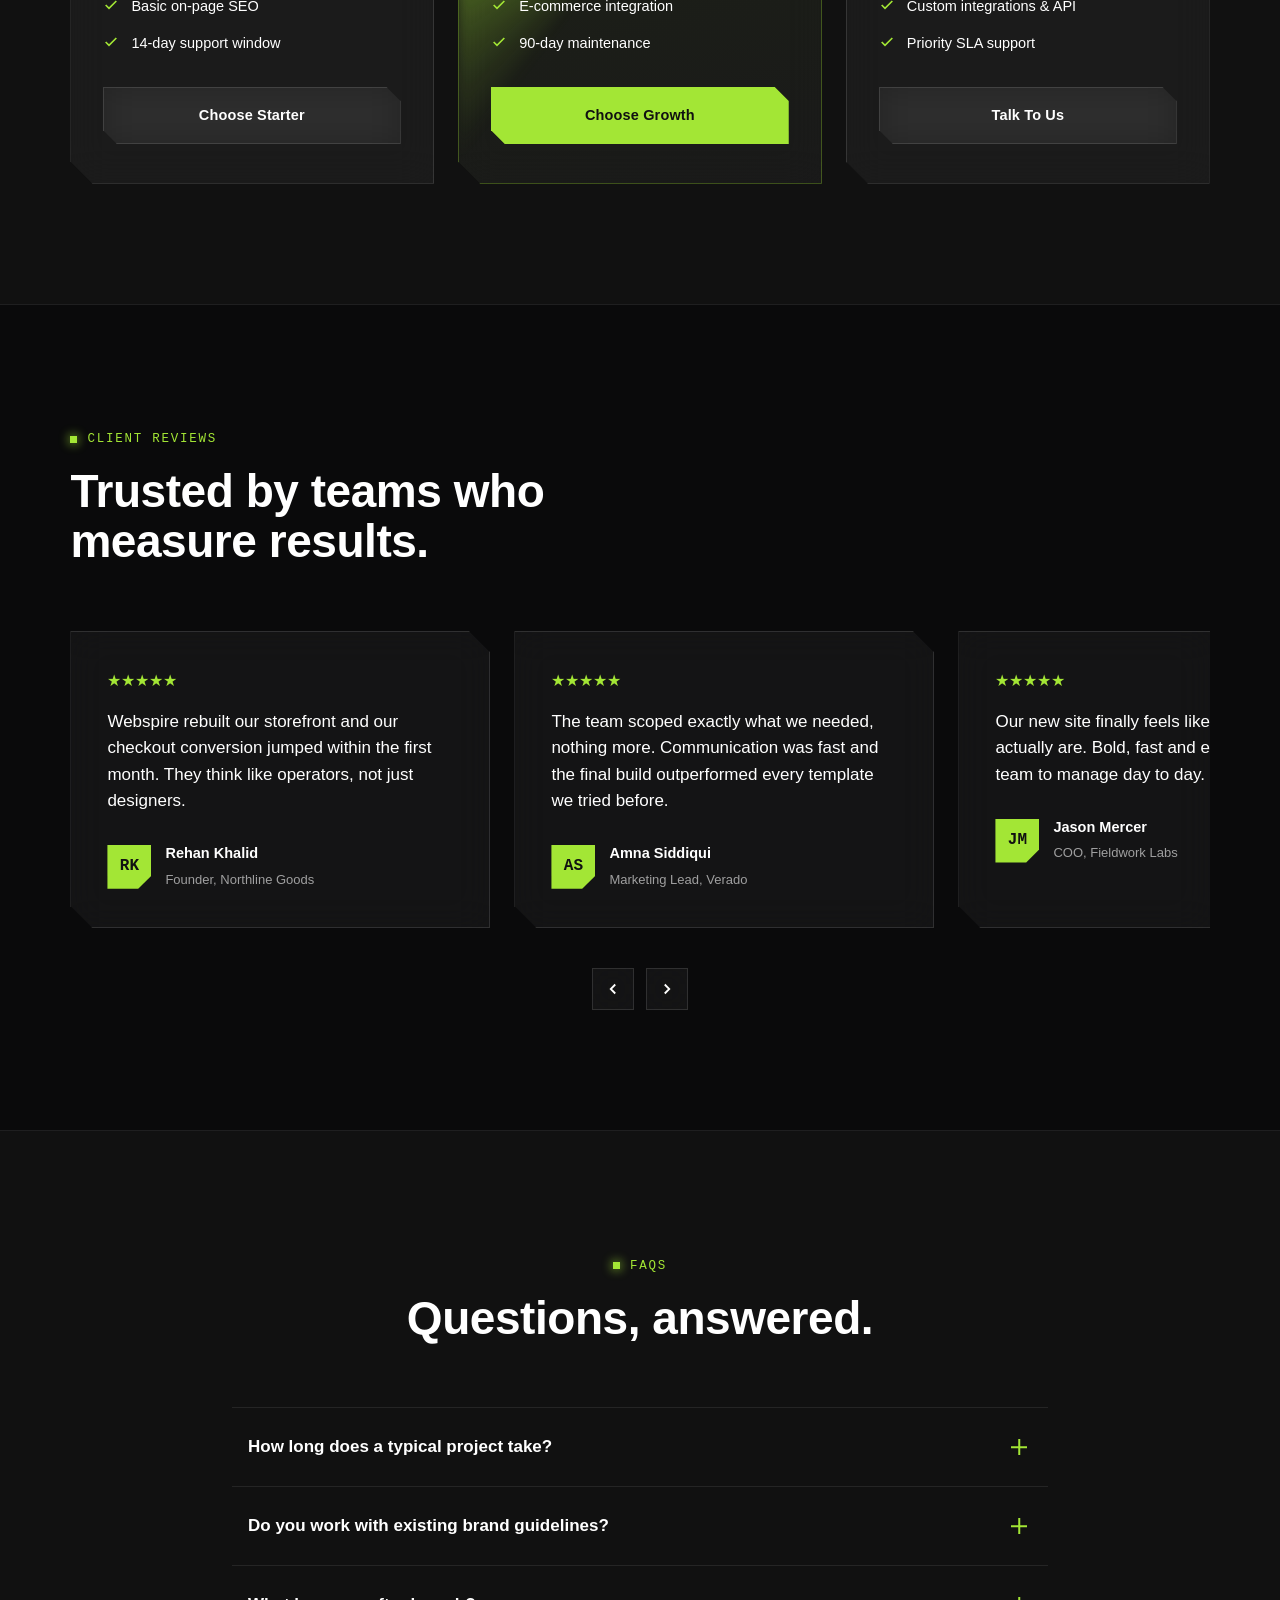
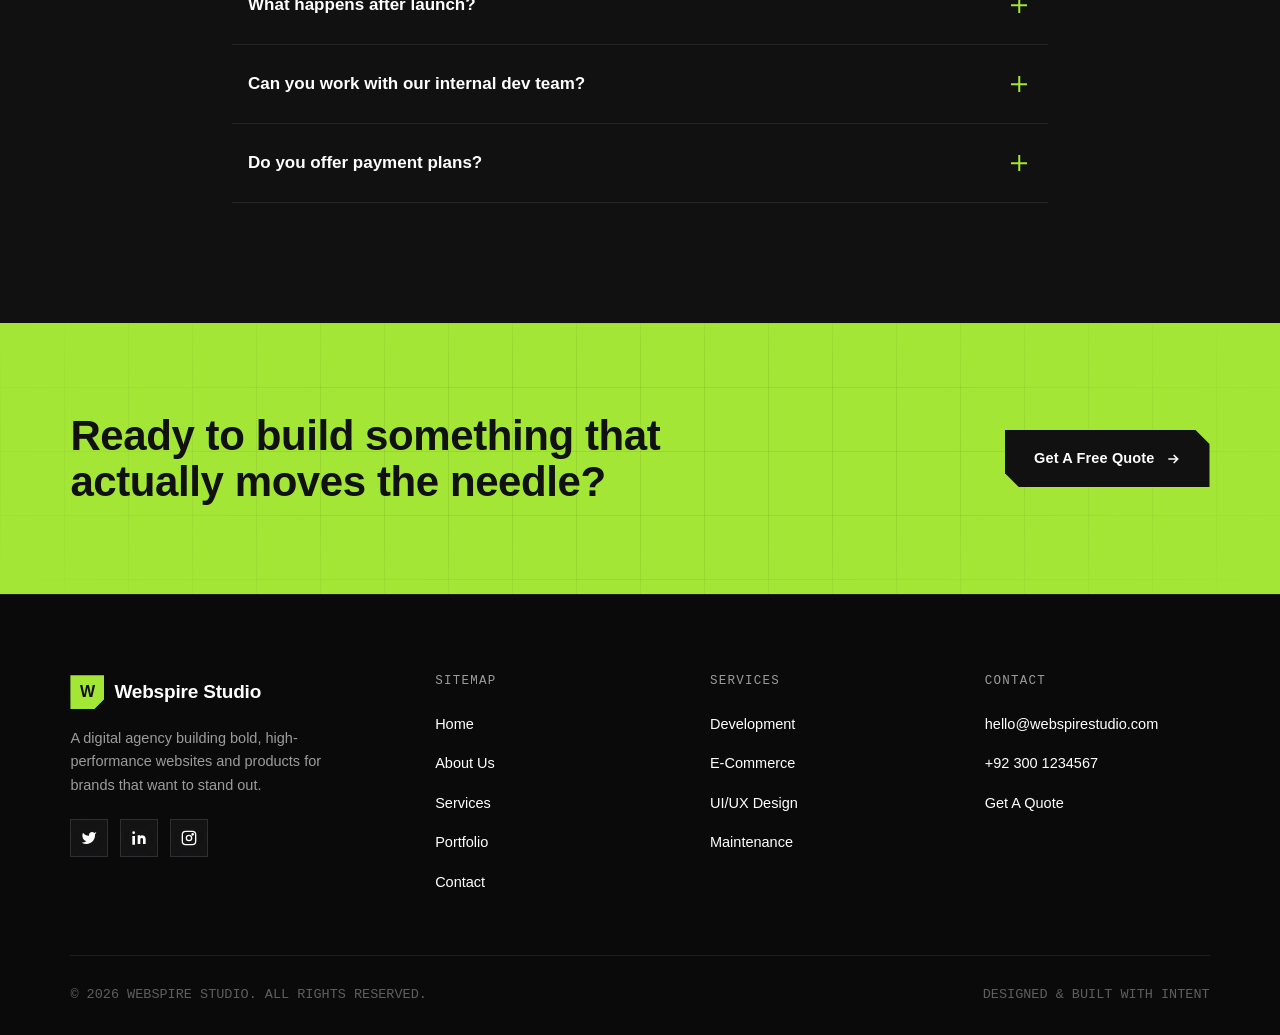
==== commit 6fac3a78: "Update index.html" ====
--- a/index.html
+++ b/index.html
@@ -18,10 +18,10 @@
     <a href="index.html" class="brand"><span class="mark">W</span>Webspire Studio</a>
     <ul class="nav-links">
       <li><a href="index.html">Home</a></li>
-      <li><a href="about.html">About</a></li>
-      <li><a href="services.html">Services</a></li>
-      <li><a href="portfolio.html">Portfolio</a></li>
-      <li><a href="contact.html">Contact</a></li>
+      <li><a href="about.html-hide">About</a></li>
+      <li><a href="services.html-hide">Services</a></li>
+      <li><a href="portfolio.html-hide">Portfolio</a></li>
+      <li><a href="contact.html-hide">Contact</a></li>
     </ul>
     <div class="nav-cta">
       <a href="contact.html" class="btn btn-primary">Get A Quote
@@ -327,4 +327,4 @@
 
 <script src="assets/main.js"></script>
 </body>
-</html>+</html>
--- a/assets/style.css
+++ b/assets/style.css
@@ -0,0 +1,575 @@
+/* =========================================================
+   WEBSPIRE STUDIO — Design tokens v2
+   Palette: Black #111111 / Dark Gray #2D2D2D / Lime #A3E635 / White / Light Gray #F5F5F5
+   Direction: glass surfaces, ambient glow, restrained premium motion
+   Type: Unbounded (display) + Plus Jakarta Sans (body) + Space Mono (utility)
+   ========================================================= */
+:root{
+  --void:#0a0a0b;
+  --ink:#111111;
+  --charcoal:#2d2d2d;
+  --charcoal-2:#1b1b1c;
+  --lime:#a3e635;
+  --lime-dim:#87c22a;
+  --lime-glow:rgba(163,230,53,.45);
+  --white:#ffffff;
+  --fog:#f5f5f5;
+
+  --mist:rgba(245,245,245,.62);
+  --mist-dim:rgba(245,245,245,.36);
+  --line:rgba(245,245,245,.09);
+  --line-strong:rgba(245,245,245,.18);
+
+  --glass:rgba(245,245,245,.045);
+  --glass-hover:rgba(245,245,245,.075);
+  --glass-border:rgba(245,245,245,.12);
+  --glass-border-hover:rgba(245,245,245,.22);
+  --blur:blur(18px);
+
+  --font-display:'Unbounded', 'Sora', sans-serif;
+  --font-body:'Plus Jakarta Sans', sans-serif;
+  --font-mono:'Space Mono', monospace;
+
+  --container:min(1760px, 94vw);
+  --ease:cubic-bezier(.16,.84,.44,1);
+  --ease-spring:cubic-bezier(.34,1.56,.64,1);
+}
+
+*,*::before,*::after{box-sizing:border-box;}
+html{scroll-behavior:smooth;max-width:100%;overflow-x:hidden;}
+@media (prefers-reduced-motion: reduce){
+  html{scroll-behavior:auto;}
+  *,*::before,*::after{animation-duration:.001ms !important;animation-iteration-count:1 !important;transition-duration:.001ms !important;scroll-behavior:auto !important;}
+}
+
+body{
+  margin:0;
+  width:100%;
+  max-width:100%;
+  background:var(--ink);
+  color:var(--white);
+  font-family:var(--font-body);
+  font-size:16px;
+  line-height:1.6;
+  -webkit-font-smoothing:antialiased;
+  overflow-x:hidden;
+  position:relative;
+  word-wrap:break-word;
+  overflow-wrap:break-word;
+}
+
+img,svg,video{max-width:100%;}
+img{display:block;}
+a{color:inherit;text-decoration:none;}
+ul{margin:0;padding:0;list-style:none;}
+button{font-family:inherit;cursor:pointer;}
+h1,h2,h3,h4{font-family:var(--font-display);margin:0;line-height:1.08;letter-spacing:-0.01em;font-weight:600;}
+p{margin:0;}
+
+::selection{background:var(--lime);color:var(--ink);}
+:focus-visible{outline:2px solid var(--lime);outline-offset:3px;}
+
+.container{width:100%;max-width:var(--container);margin:0 auto;padding:0 32px;box-sizing:border-box;}
+.mono{font-family:var(--font-mono);}
+.text-lime{color:var(--lime);}
+.text-mist{color:var(--mist);}
+
+/* ---------- Scroll progress ---------- */
+.scroll-progress{
+  position:fixed;top:0;left:0;height:2.5px;width:0%;
+  background:linear-gradient(90deg,var(--lime-dim),var(--lime));
+  z-index:2000;
+  box-shadow:0 0 12px 1px var(--lime-glow);
+  transition:width .08s linear;
+}
+
+/* ---------- Eyebrow ---------- */
+.eyebrow{
+  display:inline-flex;align-items:center;gap:10px;
+  font-family:var(--font-mono);font-size:12.5px;letter-spacing:.14em;text-transform:uppercase;
+  color:var(--lime);margin-bottom:18px;
+}
+.eyebrow::before{
+  content:'';width:7px;height:7px;background:var(--lime);
+  box-shadow:0 0 10px 2px var(--lime-glow);display:inline-block;
+  animation:blink 1.6s ease-in-out infinite;
+}
+@keyframes blink{0%,100%{opacity:1;}50%{opacity:.25;}}
+
+/* ---------- Buttons ---------- */
+.btn{
+  position:relative;
+  display:inline-flex;align-items:center;justify-content:center;gap:10px;
+  padding:16px 28px;font-family:var(--font-body);font-weight:700;font-size:14.5px;letter-spacing:.01em;
+  border:1px solid transparent;overflow:hidden;isolation:isolate;
+  clip-path:polygon(0 0,calc(100% - 14px) 0,100% 14px,100% 100%,14px 100%,0 calc(100% - 14px));
+  transition:transform .4s var(--ease-spring),background .3s ease,color .3s ease,box-shadow .35s ease,border-color .3s ease;
+  will-change:transform;
+}
+.btn svg{width:16px;height:16px;transition:transform .35s var(--ease);position:relative;z-index:1;}
+.btn span{position:relative;z-index:1;}
+.btn::before{
+  content:'';position:absolute;inset:0;z-index:-1;
+  background:linear-gradient(120deg, transparent 20%, rgba(255,255,255,.35) 50%, transparent 80%);
+  transform:translateX(-120%);
+  transition:transform .7s var(--ease);
+}
+.btn:hover::before{transform:translateX(120%);}
+
+.btn-primary{background:var(--lime);color:var(--ink);}
+.btn-primary:hover{box-shadow:0 8px 30px -6px var(--lime-glow), 0 0 0 1px var(--lime);}
+.btn-primary:hover svg{transform:translate(3px,-3px);}
+
+.btn-outline{
+  background:var(--glass);color:var(--white);border:1px solid var(--glass-border);
+  backdrop-filter:var(--blur);-webkit-backdrop-filter:var(--blur);
+}
+.btn-outline:hover{border-color:var(--lime);color:var(--lime);background:rgba(163,230,53,.06);box-shadow:0 8px 30px -10px var(--lime-glow);}
+
+.btn-ghost{background:transparent;color:var(--white);padding:16px 6px;clip-path:none;border-bottom:1px solid var(--line-strong);}
+.btn-ghost:hover{color:var(--lime);border-color:var(--lime);gap:16px;}
+.btn-block{width:100%;}
+
+/* dark button used on lime CTA band */
+.btn-dark{background:var(--ink);color:var(--white);}
+.btn-dark:hover{box-shadow:0 8px 30px -8px rgba(0,0,0,.5);background:var(--charcoal-2);}
+
+/* ---------- Navbar ---------- */
+.nav{
+  position:fixed;top:0;left:0;right:0;z-index:1000;
+  padding:22px 0;
+  transition:padding .35s var(--ease),background .35s ease,border-color .35s ease;
+  border-bottom:1px solid transparent;
+}
+.nav.is-scrolled{
+  padding:14px 0;
+  border-bottom:1px solid var(--line);
+}
+/* Backdrop blur is applied via a pseudo-element rather than directly on .nav,
+   because a backdrop-filter on .nav would make .nav a new containing block
+   for its fixed-position descendants (e.g. .mobile-menu), which broke the
+   mobile menu's full-screen positioning once the page was scrolled. */
+.nav.is-scrolled::before{
+  content:'';
+  position:absolute;
+  inset:0;
+  z-index:-1;
+  background:rgba(10,10,11,0.72);
+  backdrop-filter:blur(20px) saturate(140%);-webkit-backdrop-filter:blur(20px) saturate(140%);
+}
+.nav .container{display:flex;align-items:center;justify-content:space-between;gap:24px;}
+.brand{display:flex;align-items:center;gap:10px;font-family:var(--font-display);font-size:19px;font-weight:600;letter-spacing:-.01em;}
+.brand .mark{
+  width:34px;height:34px;background:var(--lime);
+  display:flex;align-items:center;justify-content:center;
+  clip-path:polygon(0 0,100% 0,100% 70%,70% 100%,0 100%);
+  color:var(--ink);font-weight:800;font-size:16px;
+  transition:transform .4s var(--ease-spring);
+}
+.brand:hover .mark{transform:rotate(-8deg) scale(1.08);}
+.nav-links{display:flex;align-items:center;gap:38px;}
+.nav-links a{font-size:14.5px;font-weight:500;color:var(--mist);position:relative;padding:4px 0;transition:color .25s ease;}
+.nav-links a::after{content:'';position:absolute;left:0;bottom:0;height:1px;width:0;background:var(--lime);box-shadow:0 0 8px var(--lime-glow);transition:width .35s var(--ease);}
+.nav-links a:hover,.nav-links a.active{color:var(--white);}
+.nav-links a.active::after,.nav-links a:hover::after{width:100%;}
+.nav-cta{display:flex;align-items:center;gap:22px;}
+.nav-toggle{
+  display:none;width:40px;height:40px;border:1px solid var(--glass-border);background:var(--glass);
+  align-items:center;justify-content:center;flex-direction:column;gap:5px;
+  backdrop-filter:var(--blur);
+}
+.nav-toggle span{width:18px;height:1.5px;background:var(--white);transition:all .3s ease;}
+.nav-toggle.open span:nth-child(1){transform:translateY(6.5px) rotate(45deg);}
+.nav-toggle.open span:nth-child(2){opacity:0;}
+.nav-toggle.open span:nth-child(3){transform:translateY(-6.5px) rotate(-45deg);}
+
+/* mobile menu hidden by default at ALL breakpoints; only shown via media query below */
+.mobile-menu{display:none;}
+
+/* ---------- Sections ---------- */
+section{position:relative;padding:120px 0;}
+.section-tight{padding:80px 0;}
+.section-head{max-width:640px;margin-bottom:64px;}
+.section-head.center{margin-left:auto;margin-right:auto;text-align:center;}
+.section-head h2{font-size:clamp(30px,4vw,46px);}
+.section-head p{margin-top:18px;color:var(--mist);font-size:17px;}
+.divider{height:1px;background:var(--line);border:none;margin:0;}
+
+.grid-bg{
+  position:absolute;inset:0;
+  background-image:linear-gradient(var(--line) 1px, transparent 1px),linear-gradient(90deg, var(--line) 1px, transparent 1px);
+  background-size:64px 64px;
+  mask-image:radial-gradient(ellipse 80% 60% at 50% 0%, black 40%, transparent 90%);
+  pointer-events:none;
+}
+
+/* ---------- Hero w/ cursor spotlight ---------- */
+.hero{padding:180px 0 120px;position:relative;overflow:hidden;background:var(--ink);}
+.hero-spotlight{
+  position:absolute;inset:0;pointer-events:none;z-index:1;
+  background:radial-gradient(560px circle at var(--mx,50%) var(--my,20%), rgba(163,230,53,.10), transparent 70%);
+  transition:background .1s ease-out;
+}
+.hero-glow{
+  position:absolute;width:900px;height:900px;top:-420px;right:-320px;
+  background:radial-gradient(circle, rgba(45,45,45,.9) 0%, rgba(45,45,45,0) 68%);
+  filter:blur(10px);animation:drift 14s ease-in-out infinite alternate;pointer-events:none;
+}
+.hero-glow-2{
+  position:absolute;width:600px;height:600px;bottom:-320px;left:-260px;
+  background:radial-gradient(circle, rgba(163,230,53,.16) 0%, rgba(163,230,53,0) 70%);
+  filter:blur(10px);animation:drift 16s ease-in-out infinite alternate-reverse;pointer-events:none;
+}
+@keyframes drift{0%{transform:translate(0,0) scale(1);}100%{transform:translate(-40px,50px) scale(1.08);}}
+
+.hero-inner{position:relative;z-index:2;display:grid;grid-template-columns:minmax(0,1.15fr) minmax(0,.85fr);gap:60px;align-items:end;}
+.hero h1{font-size:clamp(40px,5.4vw,72px);}
+.hero h1 span{display:block;}
+.hero h1 .text-lime{
+  background:linear-gradient(95deg, var(--lime) 20%, #d4f57e 50%, var(--lime) 80%);
+  background-size:200% auto;-webkit-background-clip:text;background-clip:text;color:transparent;
+  animation:sheen 5s linear infinite;
+}
+@keyframes sheen{to{background-position:200% center;}}
+.hero-lede{margin-top:26px;font-size:18px;color:var(--mist);max-width:480px;}
+.hero-actions{display:flex;gap:16px;margin-top:42px;flex-wrap:wrap;}
+.hero-stats{display:flex;flex-direction:column;gap:26px;border-left:1px solid var(--line);padding-left:32px;}
+.hero-stat b{display:block;font-family:var(--font-display);font-size:34px;color:var(--lime);}
+.hero-stat span{font-size:13.5px;color:var(--mist);font-family:var(--font-mono);letter-spacing:.03em;}
+
+.hero-marquee{
+  margin-top:90px;border-top:1px solid var(--line);border-bottom:1px solid var(--line);
+  padding:22px 0;overflow:hidden;white-space:nowrap;position:relative;z-index:2;
+  -webkit-mask-image:linear-gradient(90deg,transparent,black 8%,black 92%,transparent);
+  mask-image:linear-gradient(90deg,transparent,black 8%,black 92%,transparent);
+}
+.hero-marquee .track{display:inline-flex;gap:60px;animation:scroll-left 26s linear infinite;}
+.hero-marquee span{font-family:var(--font-mono);font-size:13px;letter-spacing:.1em;color:var(--mist-dim);text-transform:uppercase;}
+@keyframes scroll-left{0%{transform:translateX(0);}100%{transform:translateX(-50%);}}
+
+/* ---------- Glass surface base (cards, panels) ---------- */
+.card,.plan,.testi-card,.value-card,.contact-info-card,.usp-cell,.process-cell{
+  background:var(--glass);
+  border:1px solid var(--glass-border);
+  backdrop-filter:var(--blur);-webkit-backdrop-filter:var(--blur);
+  transition:border-color .35s ease,transform .4s var(--ease),background .35s ease,box-shadow .4s ease;
+}
+
+/* ---------- Cards (bracket / cut-corner motif) ---------- */
+.card{
+  padding:34px;position:relative;
+  clip-path:polygon(0 0,calc(100% - 22px) 0,100% 22px,100% 100%,22px 100%,0 calc(100% - 22px));
+}
+.card:hover{border-color:var(--glass-border-hover);transform:translateY(-8px);background:var(--glass-hover);box-shadow:0 20px 50px -20px rgba(0,0,0,.6), 0 0 0 1px rgba(163,230,53,.08);}
+.card .num{font-family:var(--font-mono);color:var(--mist-dim);font-size:13px;}
+.feature-icon{
+  width:48px;height:48px;border:1px solid var(--glass-border);
+  display:flex;align-items:center;justify-content:center;margin-bottom:26px;color:var(--lime);
+  clip-path:polygon(0 0,100% 0,100% 70%,70% 100%,0 100%);
+  transition:transform .4s var(--ease-spring),box-shadow .4s ease;
+}
+.card:hover .feature-icon{transform:scale(1.08) rotate(-4deg);box-shadow:0 0 20px -4px var(--lime-glow);}
+.card h3{font-size:20px;margin-bottom:12px;}
+.card p{color:var(--mist);font-size:15px;}
+.grid-3{display:grid;grid-template-columns:repeat(3,minmax(0,1fr));gap:26px;}
+.grid-2{display:grid;grid-template-columns:repeat(2,minmax(0,1fr));gap:26px;}
+.grid-4{display:grid;grid-template-columns:repeat(4,minmax(0,1fr));gap:22px;}
+
+/* ---------- About overview (home) ---------- */
+.about-split{display:grid;grid-template-columns:minmax(0,.9fr) minmax(0,1.1fr);gap:70px;align-items:center;}
+.about-visual{
+  position:relative;aspect-ratio:1/1.05;background:var(--charcoal-2);border:1px solid var(--line);
+  clip-path:polygon(0 0,calc(100% - 36px) 0,100% 36px,100% 100%,36px 100%,0 calc(100% - 36px));
+  overflow:hidden;
+}
+.about-visual img{width:100%;height:100%;object-fit:cover;mix-blend-mode:luminosity;opacity:.85;transition:transform .8s var(--ease),opacity .4s ease;}
+.about-visual:hover img{transform:scale(1.05);opacity:1;}
+.about-visual .tag{
+  position:absolute;bottom:22px;left:22px;background:var(--lime);color:var(--ink);
+  padding:10px 16px;font-family:var(--font-mono);font-size:12px;letter-spacing:.08em;
+}
+.about-list{margin-top:30px;display:flex;flex-direction:column;gap:0;}
+.about-list li{display:flex;gap:18px;padding:20px 0;border-top:1px solid var(--line);align-items:flex-start;transition:padding-left .3s ease;}
+.about-list li:hover{padding-left:8px;}
+.about-list li:last-child{border-bottom:1px solid var(--line);}
+.about-list b{font-family:var(--font-mono);color:var(--lime);font-size:13px;padding-top:3px;}
+
+/* ---------- Pricing ---------- */
+.grid-pricing{display:grid;grid-template-columns:repeat(3,minmax(0,1fr));gap:24px;align-items:stretch;}
+.plan{
+  padding:38px 32px;display:flex;flex-direction:column;position:relative;
+  clip-path:polygon(0 0,calc(100% - 22px) 0,100% 22px,100% 100%,22px 100%,0 calc(100% - 22px));
+}
+.plan:hover{transform:translateY(-10px);border-color:var(--glass-border-hover);}
+.plan.featured{
+  background:linear-gradient(165deg, rgba(163,230,53,.09) 0%, rgba(245,245,245,.04) 100%);
+  border:1px solid rgba(163,230,53,.35);
+}
+.plan.featured::before{
+  content:'';position:absolute;inset:-1px;z-index:-1;opacity:.55;
+  background:conic-gradient(from var(--rot,0deg), transparent 0 60%, var(--lime) 75%, transparent 90%);
+  clip-path:polygon(0 0,calc(100% - 22px) 0,100% 22px,100% 100%,22px 100%,0 calc(100% - 22px));
+  animation:rotate-border 5s linear infinite;
+  filter:blur(6px);
+}
+@keyframes rotate-border{to{--rot:360deg;}}
+.plan-tag{font-family:var(--font-mono);font-size:12px;letter-spacing:.1em;text-transform:uppercase;color:var(--mist);margin-bottom:18px;}
+.plan.featured .plan-tag{color:var(--lime);}
+.plan-name{font-family:var(--font-display);font-size:24px;margin-bottom:10px;}
+.plan-price{font-family:var(--font-display);font-size:44px;margin-bottom:4px;}
+.plan-price span{font-family:var(--font-body);font-size:14px;color:var(--mist);font-weight:400;}
+.plan-desc{color:var(--mist);font-size:14.5px;margin-bottom:28px;}
+.plan-features{margin:0 0 32px;display:flex;flex-direction:column;gap:14px;flex-grow:1;}
+.plan-features li{display:flex;gap:12px;align-items:flex-start;font-size:14.5px;}
+.plan-features li svg{flex-shrink:0;width:16px;height:16px;color:var(--lime);margin-top:2px;}
+
+/* ---------- Testimonials ---------- */
+.testi-wrap{position:relative;}
+.testi-track{display:flex;gap:24px;overflow-x:auto;scroll-snap-type:x mandatory;padding-bottom:8px;scrollbar-width:none;}
+.testi-track::-webkit-scrollbar{display:none;}
+.testi-card{scroll-snap-align:start;flex:0 0 min(420px,86vw);padding:36px;clip-path:polygon(0 0,calc(100% - 22px) 0,100% 22px,100% 100%,22px 100%,0 calc(100% - 22px));}
+.testi-card:hover{border-color:var(--glass-border-hover);transform:translateY(-6px);}
+.testi-quote{font-size:17px;line-height:1.55;color:var(--white);margin-bottom:28px;}
+.testi-person{display:flex;align-items:center;gap:14px;}
+.testi-avatar{width:44px;height:44px;background:var(--lime);color:var(--ink);display:flex;align-items:center;justify-content:center;font-family:var(--font-mono);font-weight:700;clip-path:polygon(0 0,100% 0,100% 70%,70% 100%,0 100%);}
+.testi-person b{display:block;font-size:14.5px;}
+.testi-person span{font-size:13px;color:var(--mist);}
+.testi-stars{display:flex;gap:4px;margin-bottom:16px;color:var(--lime);}
+.testi-nav{display:flex;gap:12px;margin-top:32px;justify-content:center;}
+.testi-nav button{width:42px;height:42px;border:1px solid var(--glass-border);background:var(--glass);color:var(--white);display:flex;align-items:center;justify-content:center;transition:all .3s var(--ease);backdrop-filter:var(--blur);}
+.testi-nav button:hover{border-color:var(--lime);color:var(--lime);transform:scale(1.08);box-shadow:0 0 20px -6px var(--lime-glow);}
+
+/* ---------- FAQ ---------- */
+.faq-item{border-top:1px solid var(--line);transition:background .3s ease;}
+.faq-item:last-child{border-bottom:1px solid var(--line);}
+.faq-item:hover{background:var(--glass);}
+.faq-q{width:100%;background:none;border:none;color:var(--white);display:flex;justify-content:space-between;align-items:center;padding:26px 16px;font-family:var(--font-body);font-size:17px;font-weight:600;text-align:left;}
+.faq-q .plus{width:26px;height:26px;flex-shrink:0;position:relative;margin-left:20px;}
+.faq-q .plus::before,.faq-q .plus::after{content:'';position:absolute;background:var(--lime);top:50%;left:50%;transform:translate(-50%,-50%);transition:transform .3s var(--ease);}
+.faq-q .plus::before{width:16px;height:1.5px;}
+.faq-q .plus::after{width:1.5px;height:16px;}
+.faq-item.open .plus::after{transform:translate(-50%,-50%) rotate(90deg);opacity:0;}
+.faq-a{max-height:0;overflow:hidden;transition:max-height .4s var(--ease);}
+.faq-a-inner{padding:0 16px 28px 16px;color:var(--mist);font-size:15px;max-width:80%;}
+
+/* ---------- CTA band (bold lime, high contrast) ---------- */
+.cta-band{background:var(--lime);padding:90px 0;position:relative;overflow:hidden;}
+.cta-band .grid-bg{background-image:linear-gradient(rgba(17,17,17,.08) 1px, transparent 1px),linear-gradient(90deg, rgba(17,17,17,.08) 1px, transparent 1px);mask-image:radial-gradient(ellipse 70% 100% at 50% 50%, black 30%, transparent 85%);}
+.cta-inner{position:relative;z-index:2;display:flex;justify-content:space-between;align-items:center;gap:40px;flex-wrap:wrap;}
+.cta-inner h2{font-size:clamp(28px,3.6vw,42px);max-width:600px;color:var(--ink);}
+
+/* ---------- Footer ---------- */
+footer{background:var(--void);border-top:1px solid var(--line);padding:80px 0 30px;}
+.footer-top{display:grid;grid-template-columns:minmax(0,1.4fr) repeat(3,minmax(0,1fr));gap:50px;padding-bottom:60px;}
+.footer-brand p{color:var(--mist);margin-top:18px;font-size:14.5px;max-width:280px;}
+.footer-col h4{font-family:var(--font-mono);font-size:12.5px;letter-spacing:.1em;text-transform:uppercase;color:var(--mist);margin-bottom:22px;font-weight:500;}
+.footer-col ul{display:flex;flex-direction:column;gap:14px;}
+.footer-col a{font-size:14.5px;color:var(--white);transition:color .25s ease,padding-left .25s ease;}
+.footer-col a:hover{color:var(--lime);padding-left:6px;}
+.footer-social{display:flex;gap:12px;margin-top:22px;}
+.footer-social a{width:38px;height:38px;border:1px solid var(--glass-border);background:var(--glass);display:flex;align-items:center;justify-content:center;transition:all .3s ease;backdrop-filter:var(--blur);}
+.footer-social a:hover{border-color:var(--lime);color:var(--lime);transform:translateY(-3px);box-shadow:0 8px 20px -8px var(--lime-glow);}
+.footer-bottom{border-top:1px solid var(--line);padding-top:28px;display:flex;justify-content:space-between;align-items:center;flex-wrap:wrap;gap:14px;font-size:13.5px;color:var(--mist-dim);font-family:var(--font-mono);}
+
+/* ---------- Page hero (inner pages) ---------- */
+.page-hero{padding:170px 0 90px;position:relative;overflow:hidden;}
+.page-hero h1{font-size:clamp(36px,5vw,60px);max-width:820px;}
+.page-hero .lede{margin-top:22px;font-size:17px;color:var(--mist);max-width:600px;}
+.breadcrumb{display:flex;align-items:center;gap:10px;font-family:var(--font-mono);font-size:12.5px;color:var(--mist-dim);margin-bottom:26px;text-transform:uppercase;letter-spacing:.06em;}
+.breadcrumb a{transition:color .25s ease;}
+.breadcrumb a:hover{color:var(--lime);}
+.breadcrumb .sep{color:var(--mist-dim);}
+.breadcrumb .cur{color:var(--lime);}
+
+/* ---------- Reveal on scroll ---------- */
+.reveal{opacity:0;transform:translateY(28px);transition:opacity .7s var(--ease),transform .7s var(--ease);}
+.reveal.in{opacity:1;transform:translateY(0);}
+.reveal-stagger > *{transition-delay:calc(var(--i,0) * 90ms);}
+
+/* ---------- About page specifics ---------- */
+.value-row{display:grid;grid-template-columns:repeat(4,minmax(0,1fr));gap:22px;}
+.value-card{padding:30px 26px 26px;}
+.value-card:hover{transform:translateY(-8px);border-color:var(--glass-border-hover);}
+.timeline{display:flex;flex-direction:column;}
+.tl-item{display:grid;grid-template-columns:120px minmax(0,1fr);gap:36px;padding:36px 0;border-top:1px solid var(--line);transition:padding-left .3s ease;}
+.tl-item:hover{padding-left:8px;}
+.tl-item:last-child{border-bottom:1px solid var(--line);}
+.tl-year{font-family:var(--font-mono);color:var(--lime);font-size:15px;padding-top:2px;}
+.tl-item h3{font-size:20px;margin-bottom:10px;}
+.tl-item p{color:var(--mist);font-size:15px;max-width:640px;}
+
+.usp-row{display:grid;grid-template-columns:repeat(2,minmax(0,1fr));gap:2px;background:var(--line);border:1px solid var(--line);}
+.usp-cell{padding:44px;border-radius:0;border:none;backdrop-filter:none;-webkit-backdrop-filter:none;background:var(--ink);transition:background .35s ease;}
+.usp-cell:hover{background:var(--charcoal-2);}
+.usp-cell .num{font-family:var(--font-mono);color:var(--lime);font-size:14px;display:block;margin-bottom:20px;}
+.usp-cell h3{font-size:22px;margin-bottom:14px;}
+.usp-cell p{color:var(--mist);font-size:15px;}
+
+/* ---------- Services page ---------- */
+.service-block{display:grid;grid-template-columns:minmax(0,1fr) minmax(0,1fr);gap:70px;align-items:center;padding:90px 0;border-top:1px solid var(--line);}
+.service-block:last-of-type{border-bottom:1px solid var(--line);}
+.service-block.reverse .sb-visual{order:2;}
+.service-block.reverse .sb-copy{order:1;}
+.sb-index{font-family:var(--font-mono);color:var(--mist-dim);font-size:14px;margin-bottom:18px;}
+.sb-copy h2{font-size:clamp(26px,3vw,36px);margin-bottom:20px;}
+.sb-copy > p{color:var(--mist);font-size:16px;margin-bottom:28px;max-width:520px;}
+.sb-checks{display:flex;flex-direction:column;gap:14px;margin-bottom:32px;}
+.sb-checks li{display:flex;gap:12px;font-size:14.5px;align-items:flex-start;}
+.sb-checks li svg{width:16px;height:16px;color:var(--lime);flex-shrink:0;margin-top:3px;}
+.sb-visual{
+  aspect-ratio:4/3.2;background:var(--charcoal-2);border:1px solid var(--line);position:relative;overflow:hidden;
+  clip-path:polygon(0 0,calc(100% - 30px) 0,100% 30px,100% 100%,30px 100%,0 calc(100% - 30px));
+}
+.sb-visual img{width:100%;height:100%;object-fit:cover;opacity:.9;transition:transform .8s var(--ease);}
+.sb-visual:hover img{transform:scale(1.06);}
+.process-row{display:grid;grid-template-columns:repeat(4,minmax(0,1fr));gap:2px;background:var(--line);border:1px solid var(--line);margin-top:20px;}
+.process-cell{padding:32px 24px;border-radius:0;border:none;backdrop-filter:none;-webkit-backdrop-filter:none;background:var(--ink);transition:background .35s ease;}
+.process-cell:hover{background:var(--charcoal-2);}
+.process-cell .num{font-family:var(--font-mono);color:var(--lime);font-size:22px;display:block;margin-bottom:16px;}
+.process-cell h4{font-size:17px;margin-bottom:10px;}
+.process-cell p{color:var(--mist);font-size:14px;}
+
+/* ---------- Portfolio page: project cards w/ image slider ---------- */
+.project-grid{display:grid;grid-template-columns:repeat(2,minmax(0,1fr));gap:32px;}
+.project-card{
+  border:1px solid var(--line);background:var(--charcoal-2);overflow:hidden;
+  clip-path:polygon(0 0,calc(100% - 26px) 0,100% 26px,100% 100%,26px 100%,0 calc(100% - 26px));
+  transition:border-color .35s ease,box-shadow .4s ease,transform .4s var(--ease);
+}
+.project-card:hover{border-color:var(--glass-border-hover);box-shadow:0 25px 60px -25px rgba(0,0,0,.7);transform:translateY(-6px);}
+
+.project-slider{position:relative;aspect-ratio:16/10;overflow:hidden;background:var(--charcoal);}
+.slider-slides{position:relative;width:100%;height:100%;}
+.slider-slides img{
+  position:absolute;inset:0;width:100%;height:100%;object-fit:cover;
+  opacity:0;transition:opacity .6s var(--ease);
+  filter:grayscale(.35) contrast(1.05);
+}
+.slider-slides img.active{opacity:1;}
+.project-card:hover .slider-slides img.active{filter:grayscale(0);}
+.project-slider::after{content:'';position:absolute;inset:0;background:linear-gradient(180deg, transparent 55%, rgba(10,10,11,.75) 100%);pointer-events:none;}
+
+.slider-badge{position:absolute;top:16px;left:16px;z-index:3;background:rgba(10,10,11,.6);backdrop-filter:var(--blur);border:1px solid var(--glass-border);color:var(--lime);font-family:var(--font-mono);font-size:11px;letter-spacing:.08em;text-transform:uppercase;padding:6px 11px;}
+
+.slider-arrow{
+  position:absolute;top:50%;transform:translateY(-50%);z-index:3;
+  width:38px;height:38px;border:1px solid var(--glass-border);background:rgba(10,10,11,.5);backdrop-filter:var(--blur);
+  color:var(--white);display:flex;align-items:center;justify-content:center;
+  opacity:0;transition:opacity .3s ease,background .3s ease,border-color .3s ease;
+}
+.project-slider:hover .slider-arrow{opacity:1;}
+.slider-arrow:hover{background:var(--lime);border-color:var(--lime);color:var(--ink);}
+.slider-arrow.prev{left:14px;}
+.slider-arrow.next{right:14px;}
+
+.slider-dots{position:absolute;bottom:14px;left:50%;transform:translateX(-50%);z-index:3;display:flex;gap:7px;}
+.slider-dots .dot{width:6px;height:6px;border-radius:50%;background:rgba(245,245,245,.4);border:none;padding:0;transition:all .3s ease;}
+.slider-dots .dot.active{background:var(--lime);width:18px;border-radius:3px;}
+
+.project-body{padding:28px 30px 30px;}
+.project-meta{display:flex;justify-content:space-between;align-items:center;margin-bottom:14px;}
+.project-meta span{font-family:var(--font-mono);font-size:12px;letter-spacing:.05em;color:var(--mist-dim);text-transform:uppercase;}
+.project-body h3{font-size:22px;margin-bottom:12px;}
+.project-body p{color:var(--mist);font-size:14.5px;margin-bottom:24px;}
+
+/* ---------- Contact page ---------- */
+.contact-grid{display:grid;grid-template-columns:minmax(0,.85fr) minmax(0,1.15fr);gap:64px;}
+.contact-info-card{padding:40px;margin-bottom:22px;clip-path:polygon(0 0,calc(100% - 22px) 0,100% 22px,100% 100%,22px 100%,0 calc(100% - 22px));}
+.contact-info-card:hover{border-color:var(--glass-border-hover);transform:translateX(4px);}
+.contact-info-card h4{font-family:var(--font-mono);font-size:12.5px;color:var(--mist);letter-spacing:.08em;text-transform:uppercase;margin-bottom:14px;}
+.contact-info-card a,.contact-info-card p{font-size:17px;overflow-wrap:anywhere;word-break:break-word;}
+.contact-info-card a{transition:color .25s ease;display:inline-block;max-width:100%;}
+.contact-info-card a:hover{color:var(--lime);}
+.contact-info-card .big{font-family:var(--font-display);font-size:22px;}
+.form-field{margin-bottom:26px;}
+.form-field label{display:block;font-family:var(--font-mono);font-size:12.5px;letter-spacing:.06em;text-transform:uppercase;color:var(--mist);margin-bottom:12px;}
+.form-field input,.form-field textarea{width:100%;background:var(--glass);border:1px solid var(--glass-border);color:var(--white);font-family:var(--font-body);font-size:16px;padding:14px 16px;transition:border-color .3s ease,background .3s ease;resize:none;}
+.form-field input::placeholder,.form-field textarea::placeholder{color:var(--mist-dim);}
+.form-field input:focus,.form-field textarea:focus{outline:none;border-color:var(--lime);background:rgba(163,230,53,.04);}
+.form-row{display:grid;grid-template-columns:repeat(2,minmax(0,1fr));gap:26px;}
+.form-note{margin-top:18px;font-size:13px;color:var(--mist-dim);}
+.form-success{display:none;align-items:center;gap:14px;padding:20px 24px;background:rgba(163,230,53,.08);border:1px solid var(--lime);margin-top:24px;font-size:14.5px;}
+.form-success.show{display:flex;}
+.form-success svg{color:var(--lime);flex-shrink:0;}
+.map-strip{margin-top:0;border-top:1px solid var(--line);position:relative;height:340px;overflow:hidden;background:var(--charcoal-2);}
+.map-strip .grid-bg{mask-image:none;opacity:.6;}
+.map-pin{position:absolute;top:50%;left:50%;transform:translate(-50%,-50%);display:flex;flex-direction:column;align-items:center;gap:10px;}
+.map-pin .dot{width:16px;height:16px;background:var(--lime);border-radius:50%;box-shadow:0 0 0 8px rgba(163,230,53,.15),0 0 0 16px rgba(163,230,53,.08);animation:pulse 2s ease-in-out infinite;}
+@keyframes pulse{0%,100%{transform:scale(1);}50%{transform:scale(1.15);}}
+.map-pin span{font-family:var(--font-mono);font-size:12.5px;color:var(--mist);letter-spacing:.05em;}
+
+/* ---------- Responsive ---------- */
+
+/* Laptop / small desktop */
+@media (max-width:1180px){
+  .container{padding:0 28px;}
+}
+
+/* Tablet landscape */
+@media (max-width:1080px){
+  .grid-3,.value-row,.process-row{grid-template-columns:repeat(2,minmax(0,1fr));}
+  .footer-top{grid-template-columns:repeat(2,minmax(0,1fr));row-gap:44px;}
+  .about-split,.contact-grid,.usp-row{grid-template-columns:minmax(0,1fr);}
+  .hero-inner{grid-template-columns:minmax(0,1fr);}
+  .hero-stats{flex-direction:row;border-left:none;border-top:1px solid var(--line);padding-left:0;padding-top:30px;gap:40px;flex-wrap:wrap;}
+  .grid-pricing{grid-template-columns:minmax(0,1fr);max-width:440px;margin:0 auto;}
+  .service-block{grid-template-columns:minmax(0,1fr);gap:40px;}
+  .service-block.reverse .sb-visual,.service-block.reverse .sb-copy{order:unset;}
+  .port-grid,.project-grid{grid-template-columns:minmax(0,1fr);}
+  .port-item.wide{grid-column:span 1;}
+}
+
+/* Tablet portrait */
+@media (max-width:900px){
+  .container{padding:0 24px;}
+  section{padding:96px 0;}
+  .hero{padding:160px 0 96px;}
+  .grid-4{grid-template-columns:repeat(2,minmax(0,1fr));}
+}
+
+/* Mobile */
+@media (max-width:760px){
+  .container{padding:0 20px;}
+  .nav-links,.nav-cta .btn{display:none;}
+  .nav-toggle{display:flex;}
+  .nav-cta{gap:0;}
+  .mobile-menu{
+    display:flex;position:fixed;inset:0;top:64px;background:rgba(10,10,11,.96);backdrop-filter:blur(20px);z-index:999;
+    padding:36px 20px;flex-direction:column;gap:4px;overflow-y:auto;
+    transform:translateY(-12px);opacity:0;pointer-events:none;transition:all .3s ease;
+  }
+  .mobile-menu.open{transform:translateY(0);opacity:1;pointer-events:auto;}
+  .mobile-menu a{font-family:var(--font-display);font-size:24px;padding:15px 0;border-bottom:1px solid var(--line);}
+  .mobile-menu .btn{margin-top:20px;}
+  .grid-3,.grid-4,.value-row,.process-row,.grid-2,.usp-row{grid-template-columns:minmax(0,1fr);}
+  section{padding:72px 0;}
+  .hero{padding:140px 0 64px;}
+  .hero h1{font-size:clamp(34px,10vw,52px);}
+  .hero-lede{font-size:16.5px;}
+  .hero-stats{gap:28px;}
+  .hero-stat b{font-size:28px;}
+  .hero-marquee{margin-top:56px;}
+  .section-head{margin-bottom:44px;}
+  .cta-inner{flex-direction:column;align-items:flex-start;gap:28px;}
+  .cta-inner h2{font-size:clamp(24px,7vw,34px);}
+  .form-row{grid-template-columns:minmax(0,1fr);}
+  .footer-top{grid-template-columns:minmax(0,1fr);gap:36px;}
+  .footer-bottom{flex-direction:column;align-items:flex-start;}
+  .tl-item{grid-template-columns:minmax(0,1fr);gap:10px;}
+  .page-hero{padding:150px 0 64px;}
+}
+
+/* Small phones */
+@media (max-width:420px){
+  .container{padding:0 18px;}
+  .brand{font-size:16px;gap:8px;}
+  .brand .mark{width:28px;height:28px;font-size:13px;}
+  .hero h1{font-size:clamp(30px,11vw,42px);}
+  .btn{padding:14px 20px;font-size:13.5px;}
+  .hero-actions{gap:12px;}
+  .hero-stats{gap:20px 26px;}
+  .eyebrow{font-size:11px;}
+  .plan-price{font-size:36px;}
+  .contact-info-card{padding:28px 22px;}
+  .contact-info-card .big{font-size:18px;}
+}
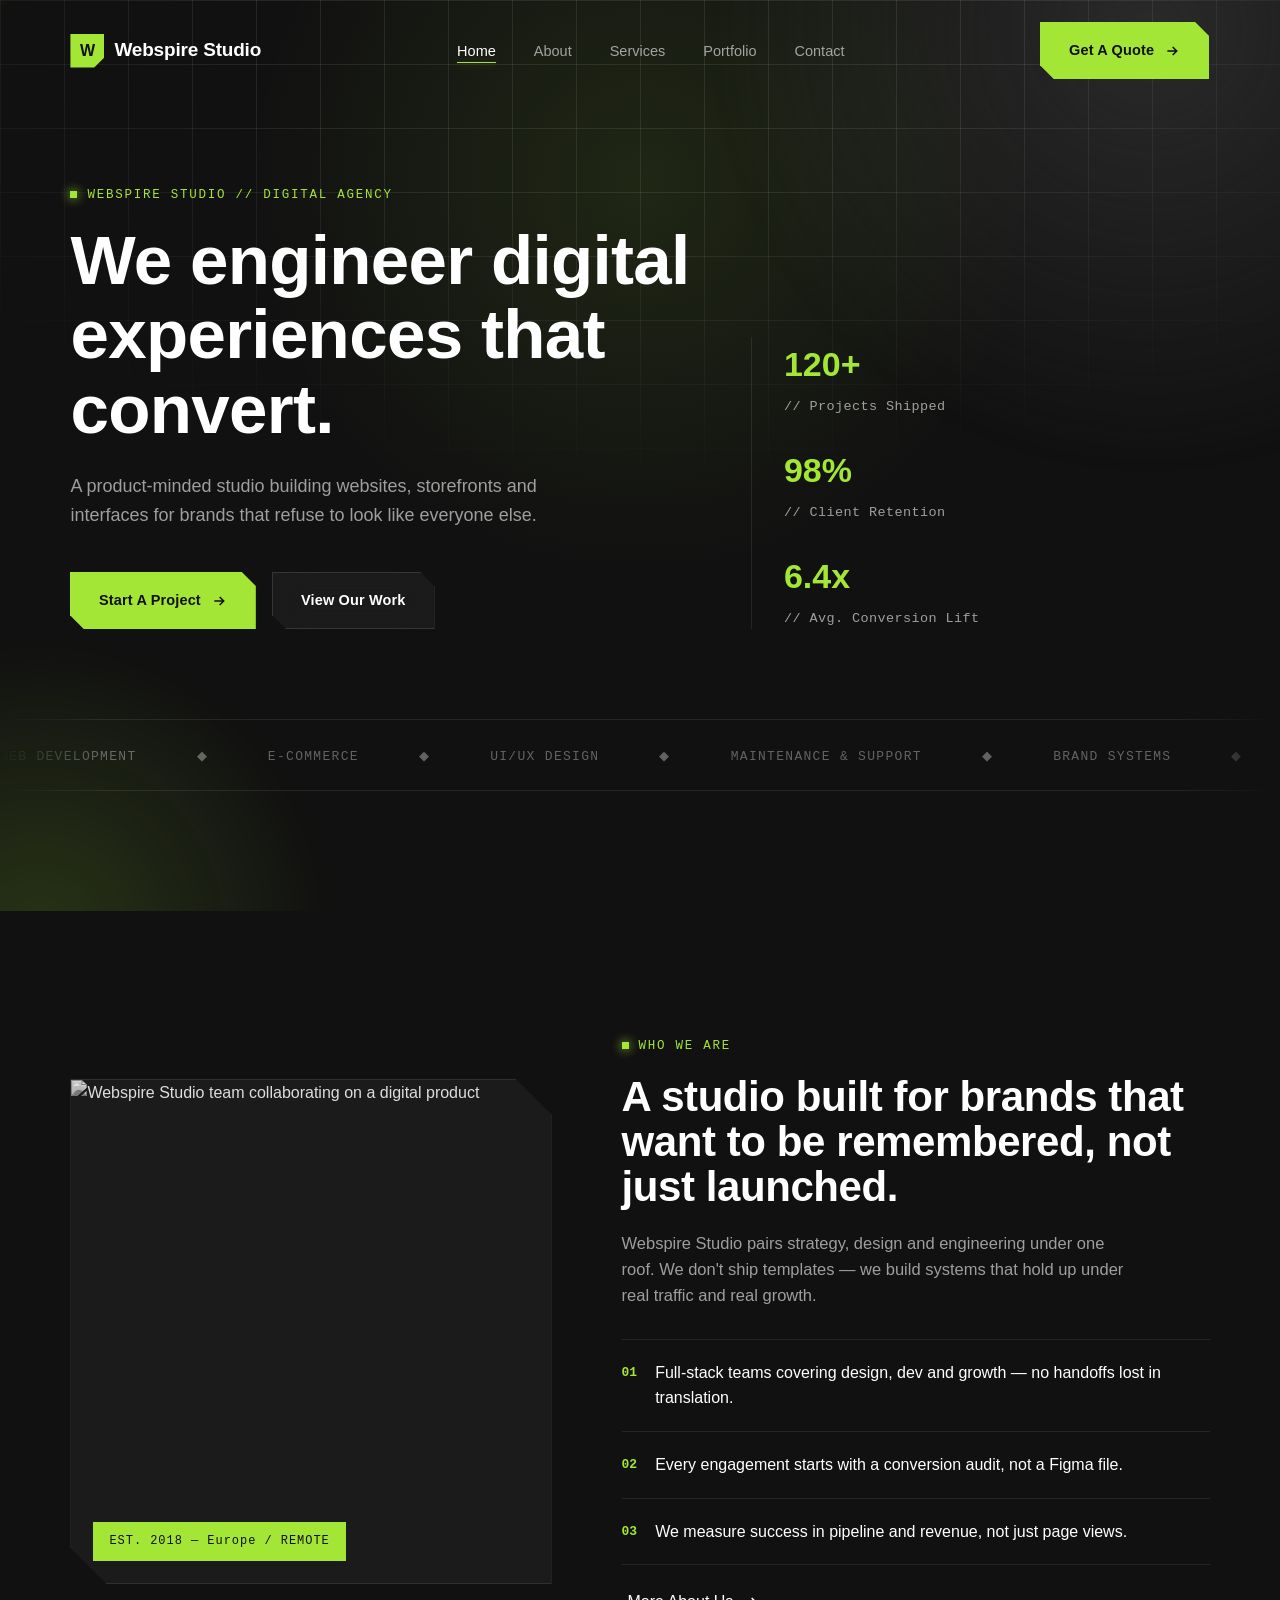
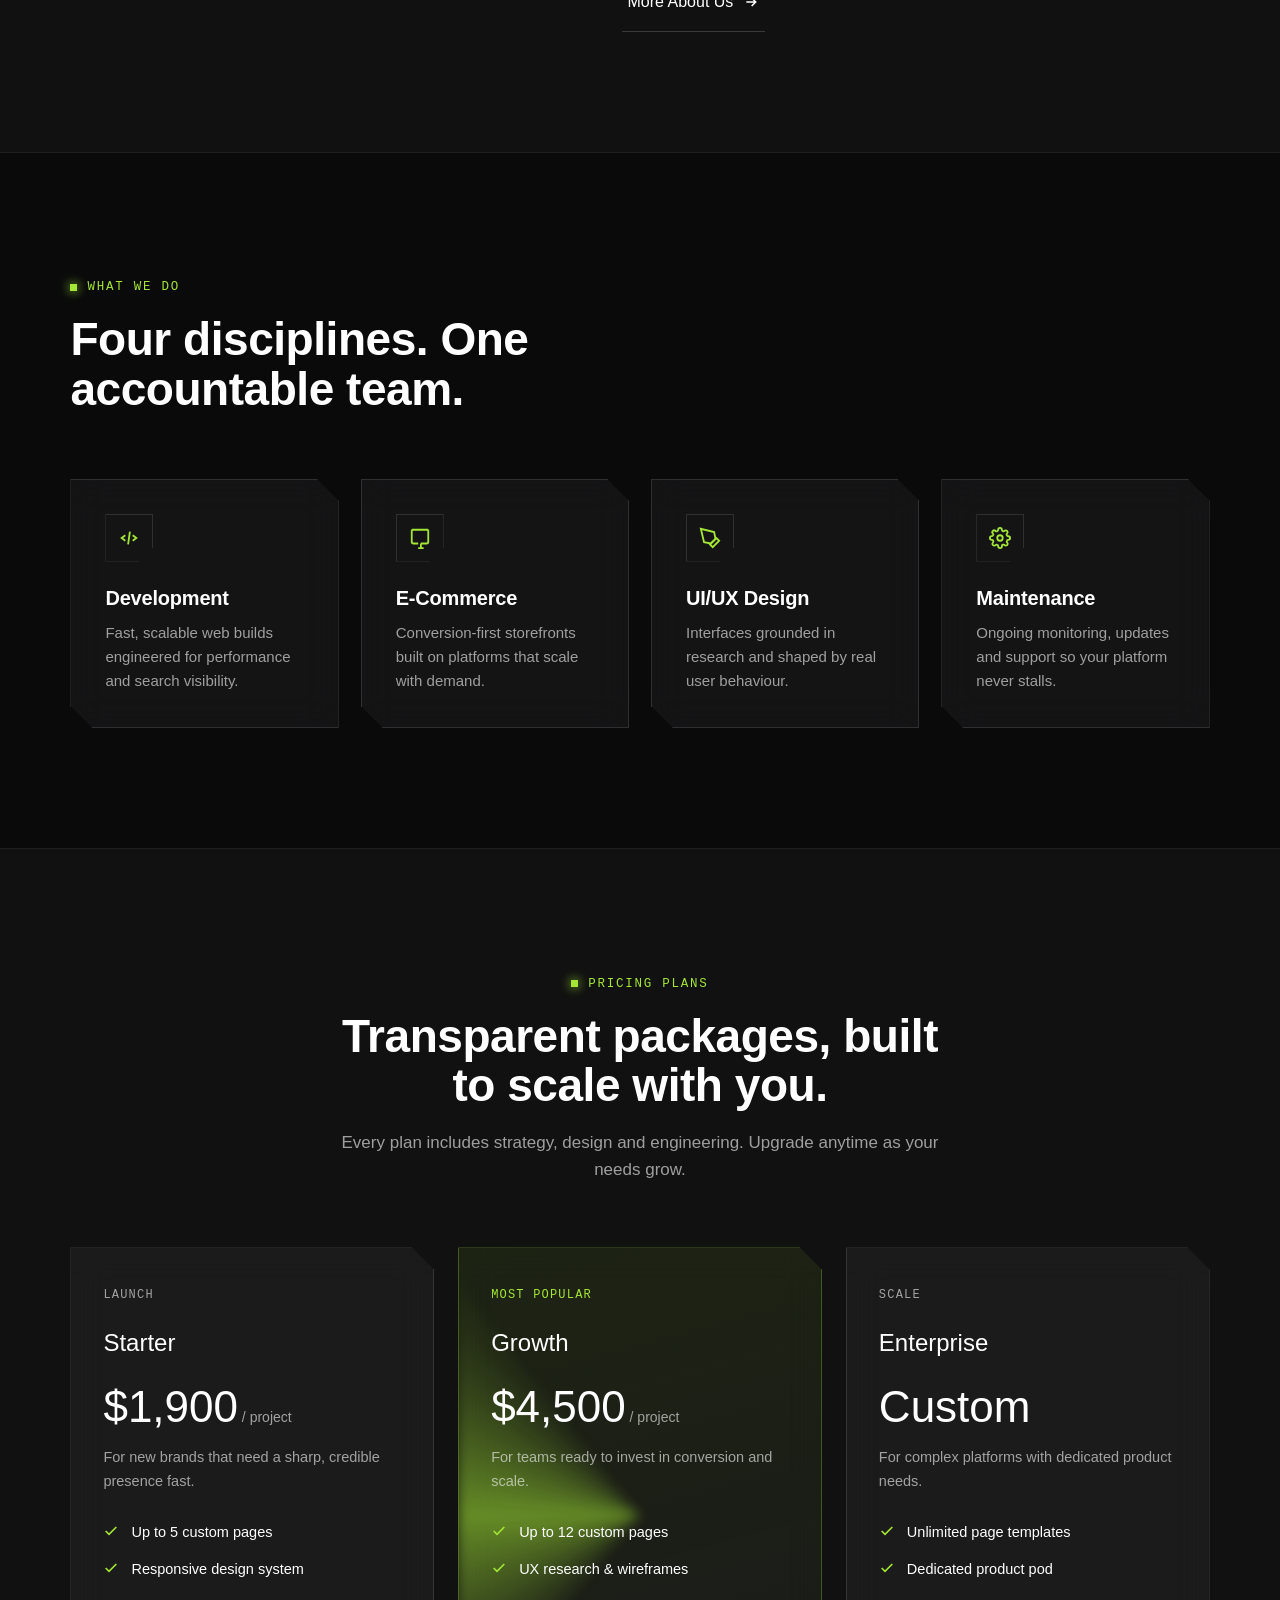
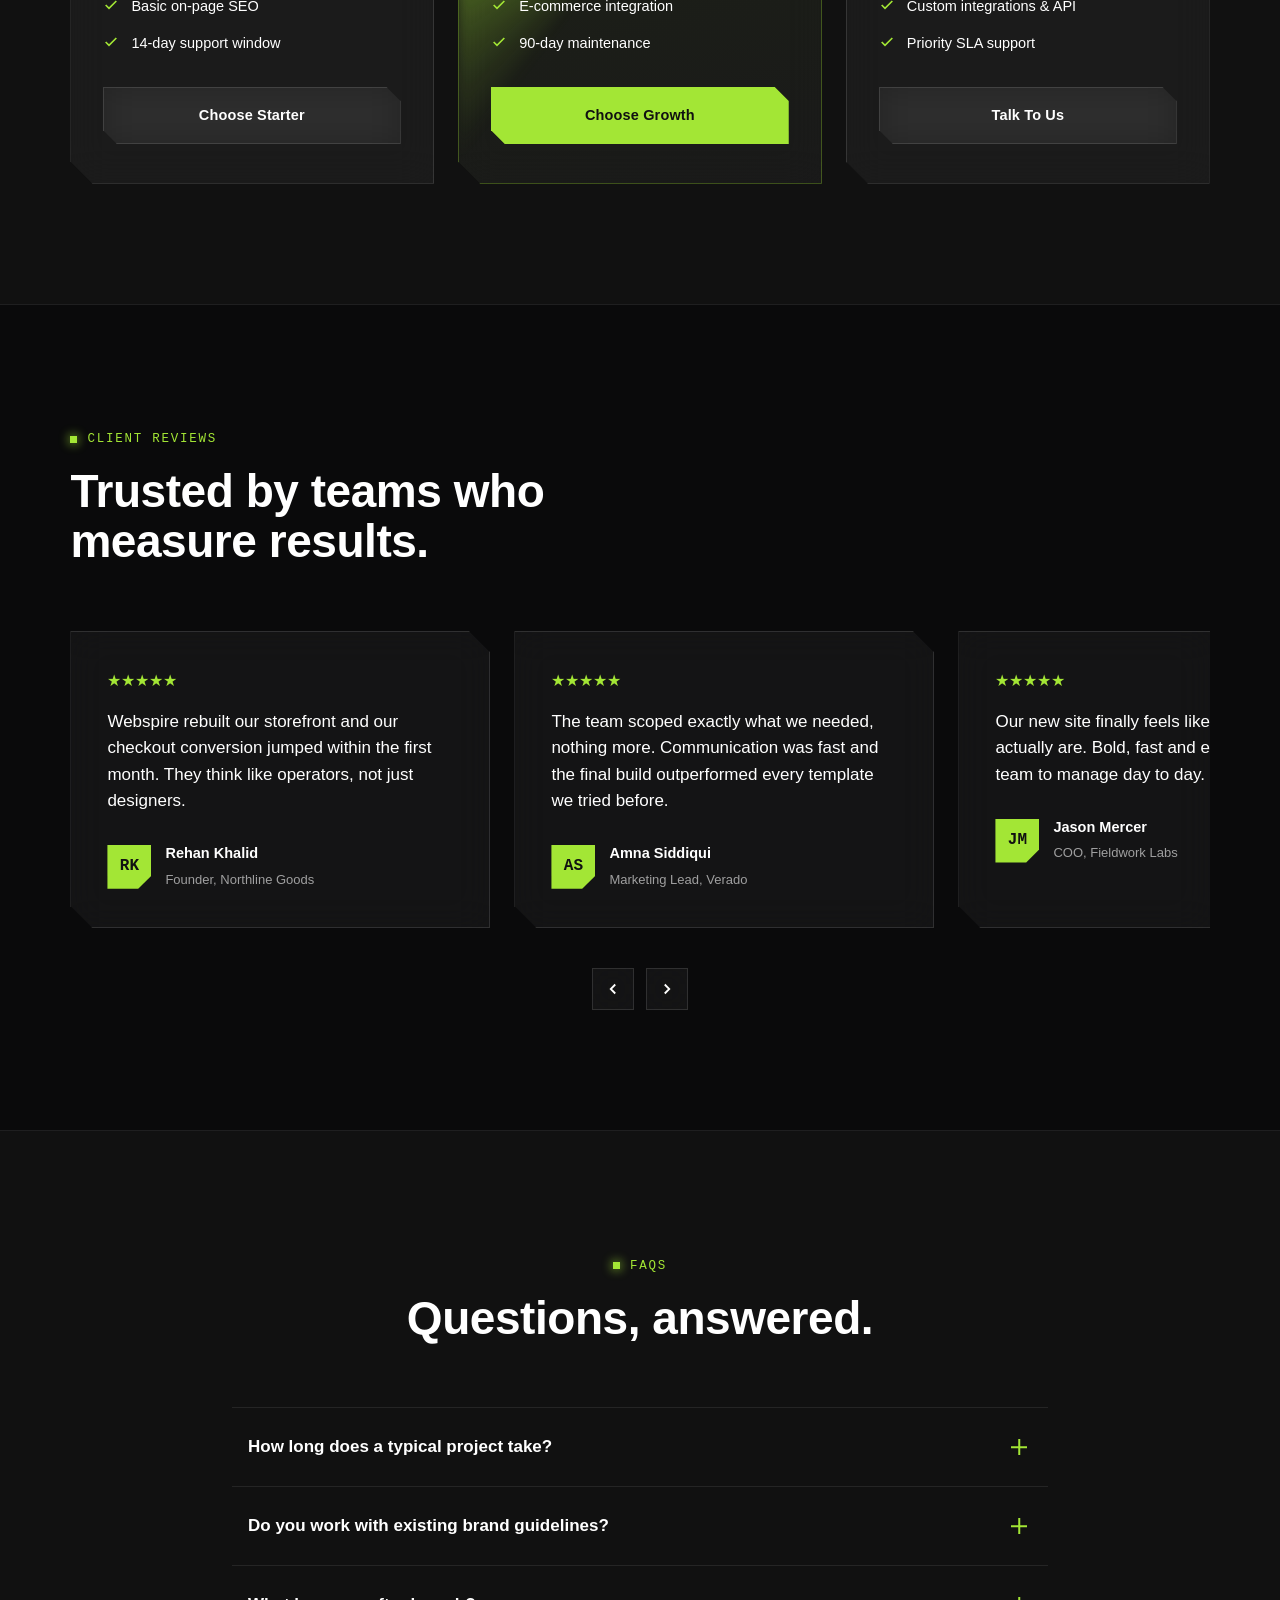
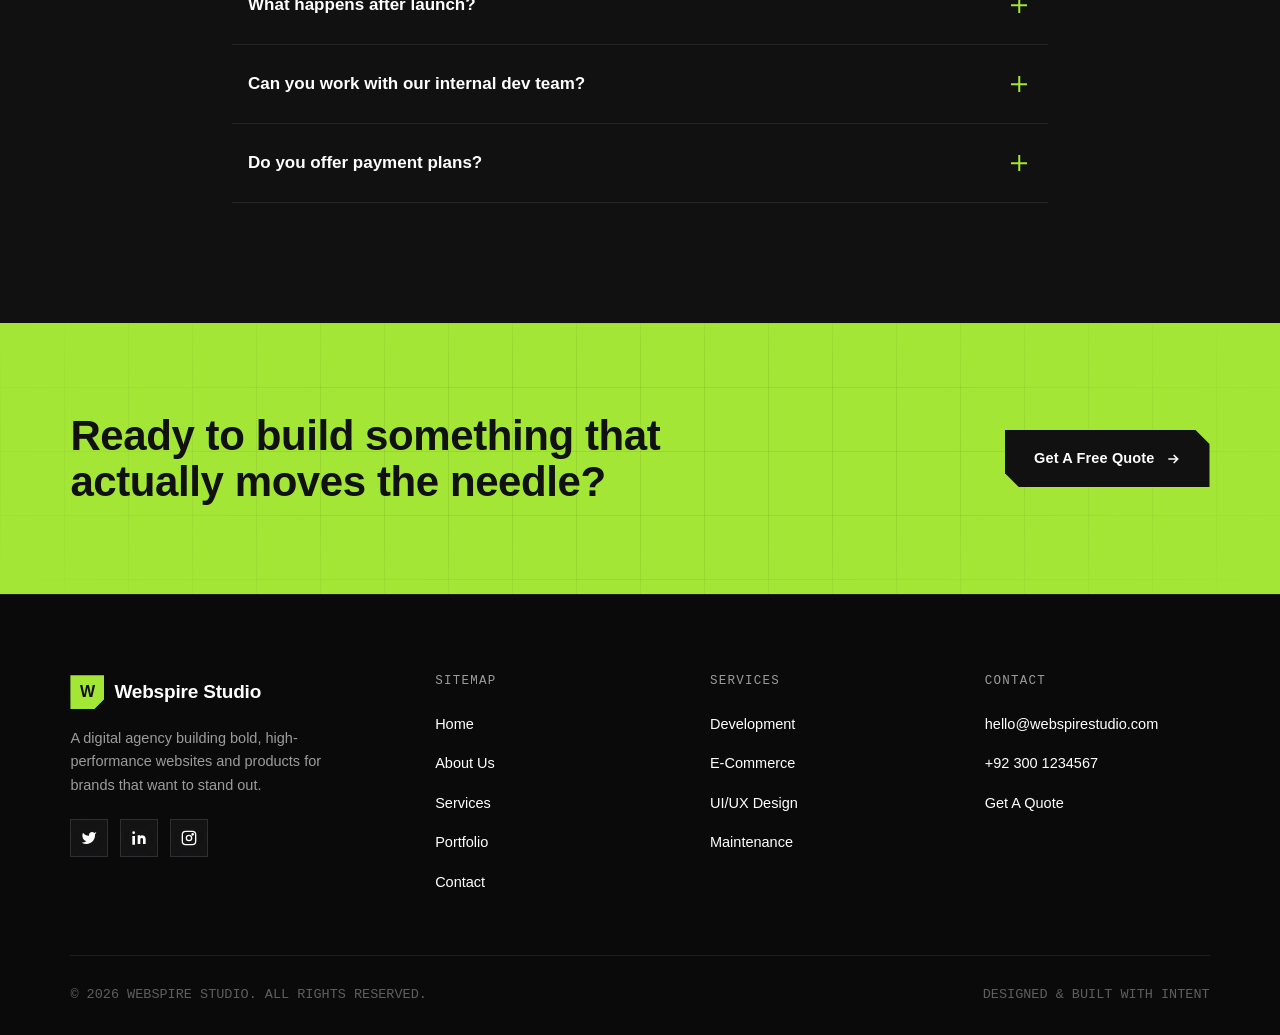
==== commit 34662f33: "Update location tag from Karachi to Europe" ====
--- a/index.html
+++ b/index.html
@@ -18,10 +18,10 @@
     <a href="index.html" class="brand"><span class="mark">W</span>Webspire Studio</a>
     <ul class="nav-links">
       <li><a href="index.html">Home</a></li>
-      <li><a href="about.html-hide">About</a></li>
-      <li><a href="services.html-hide">Services</a></li>
-      <li><a href="portfolio.html-hide">Portfolio</a></li>
-      <li><a href="contact.html-hide">Contact</a></li>
+      <li><a href="about.html">About</a></li>
+      <li><a href="services.html">Services</a></li>
+      <li><a href="portfolio.html">Portfolio</a></li>
+      <li><a href="contact.html">Contact</a></li>
     </ul>
     <div class="nav-cta">
       <a href="contact.html" class="btn btn-primary">Get A Quote
@@ -81,7 +81,7 @@
     <div class="reveal">
       <div class="about-visual">
         <img src="https://images.unsplash.com/photo-1522071820081-009f0129c71c?q=80&w=1200&auto=format&fit=crop" alt="Webspire Studio team collaborating on a digital product">
-        <span class="tag mono">EST. 2018 — KARACHI / REMOTE</span>
+        <span class="tag mono">EST. 2018 — Europe / REMOTE</span>
       </div>
     </div>
     <div class="reveal">
